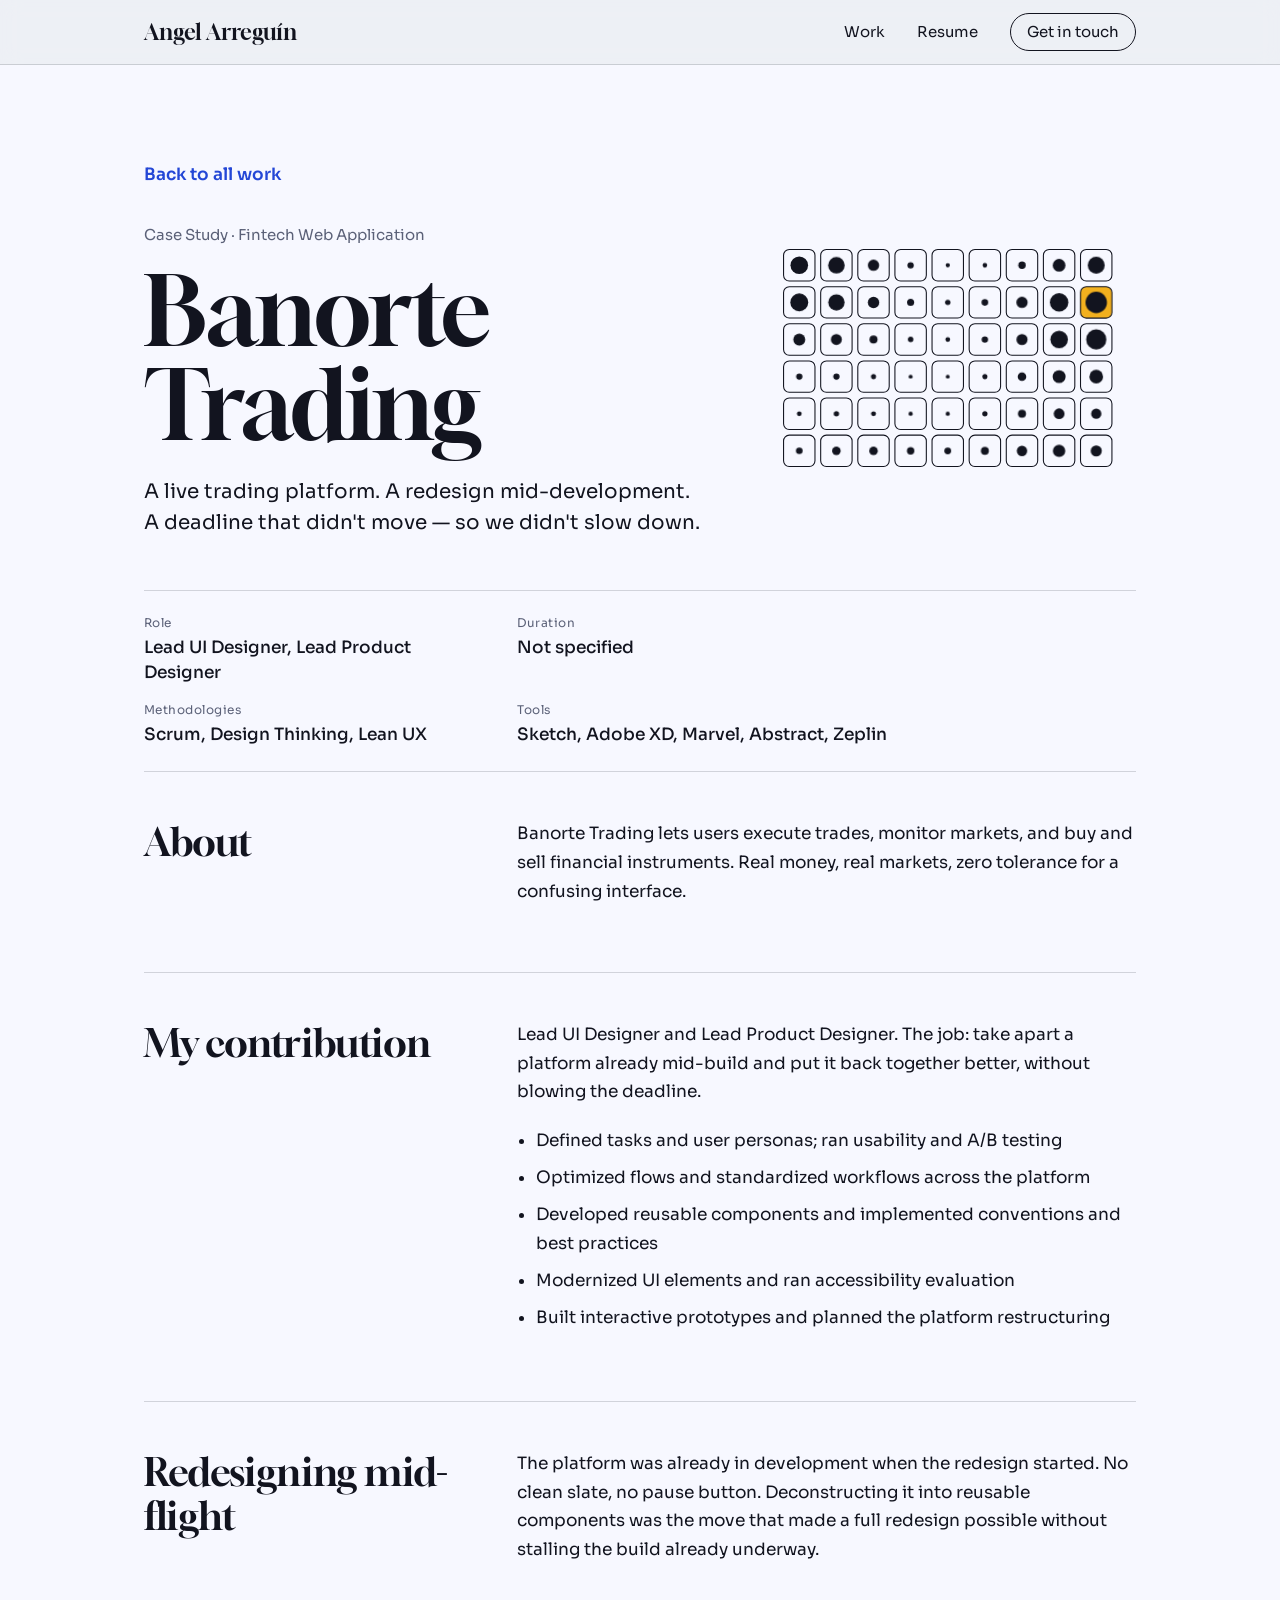
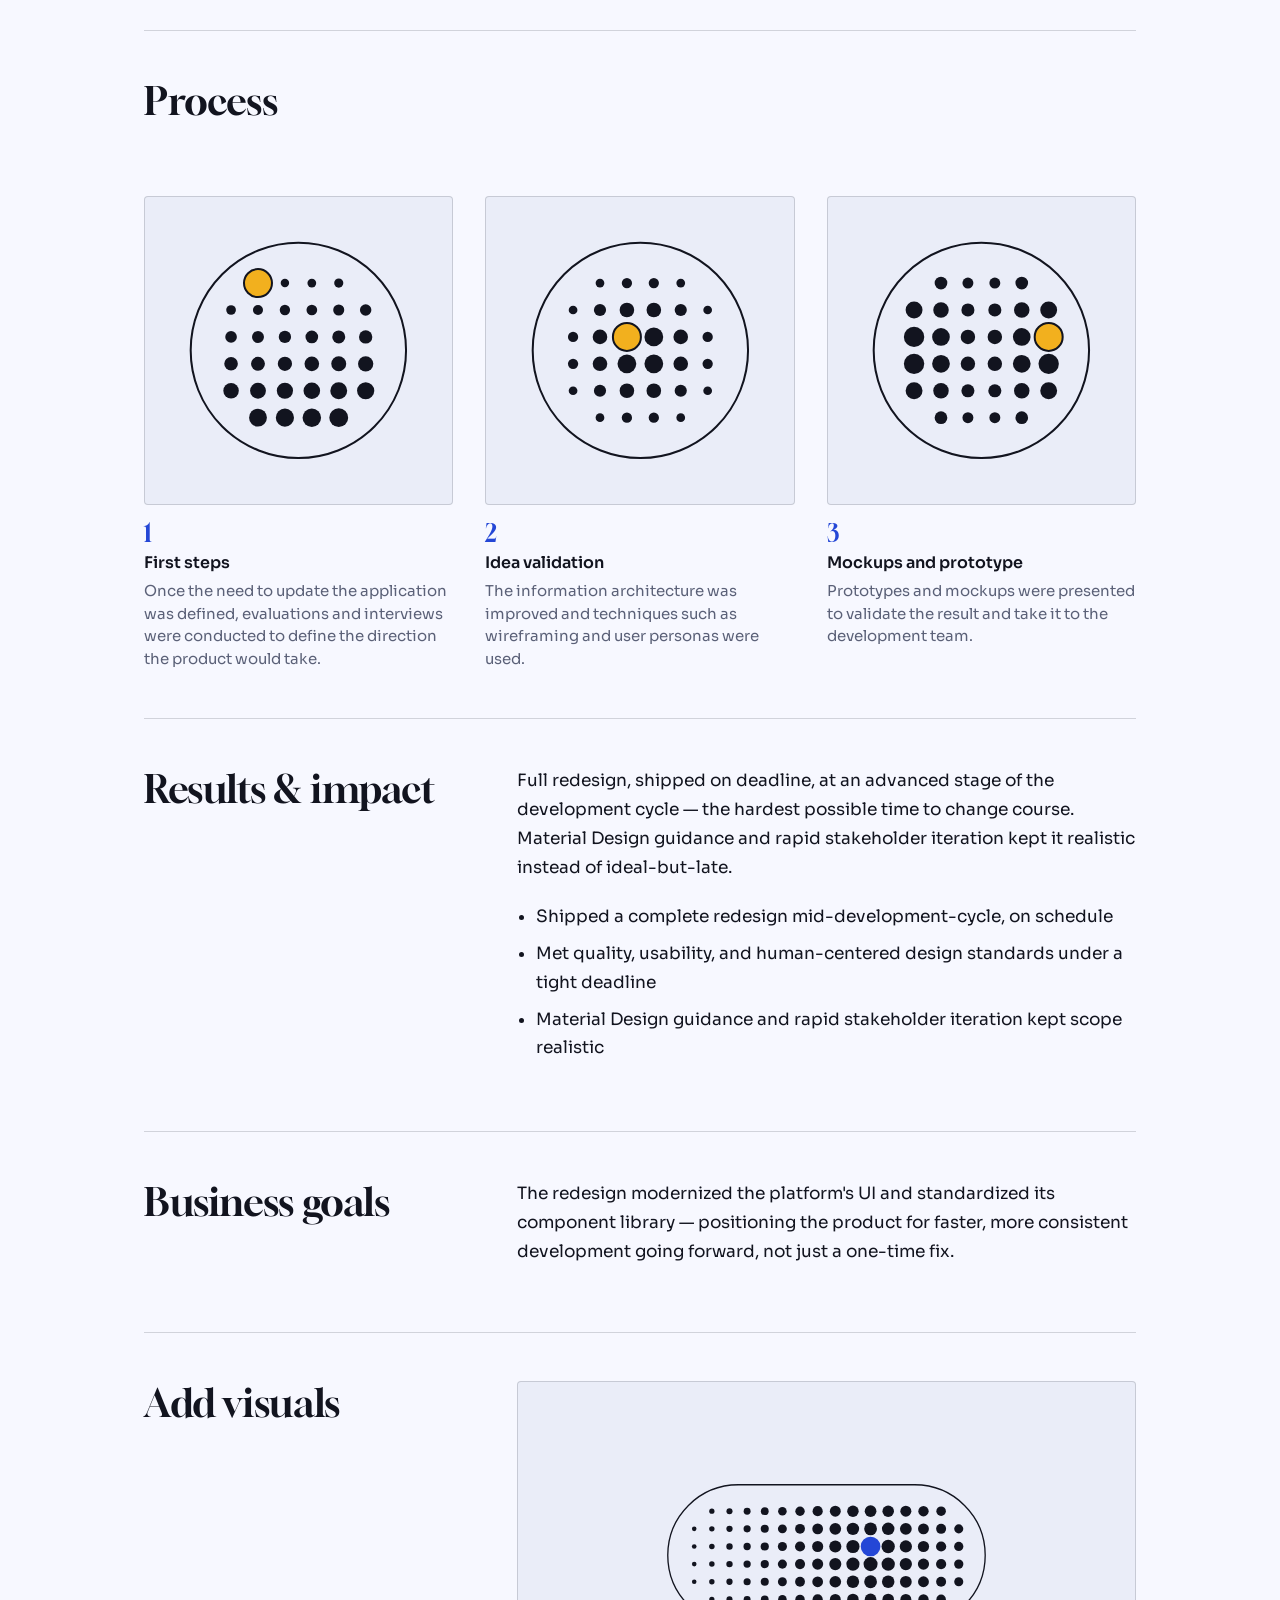
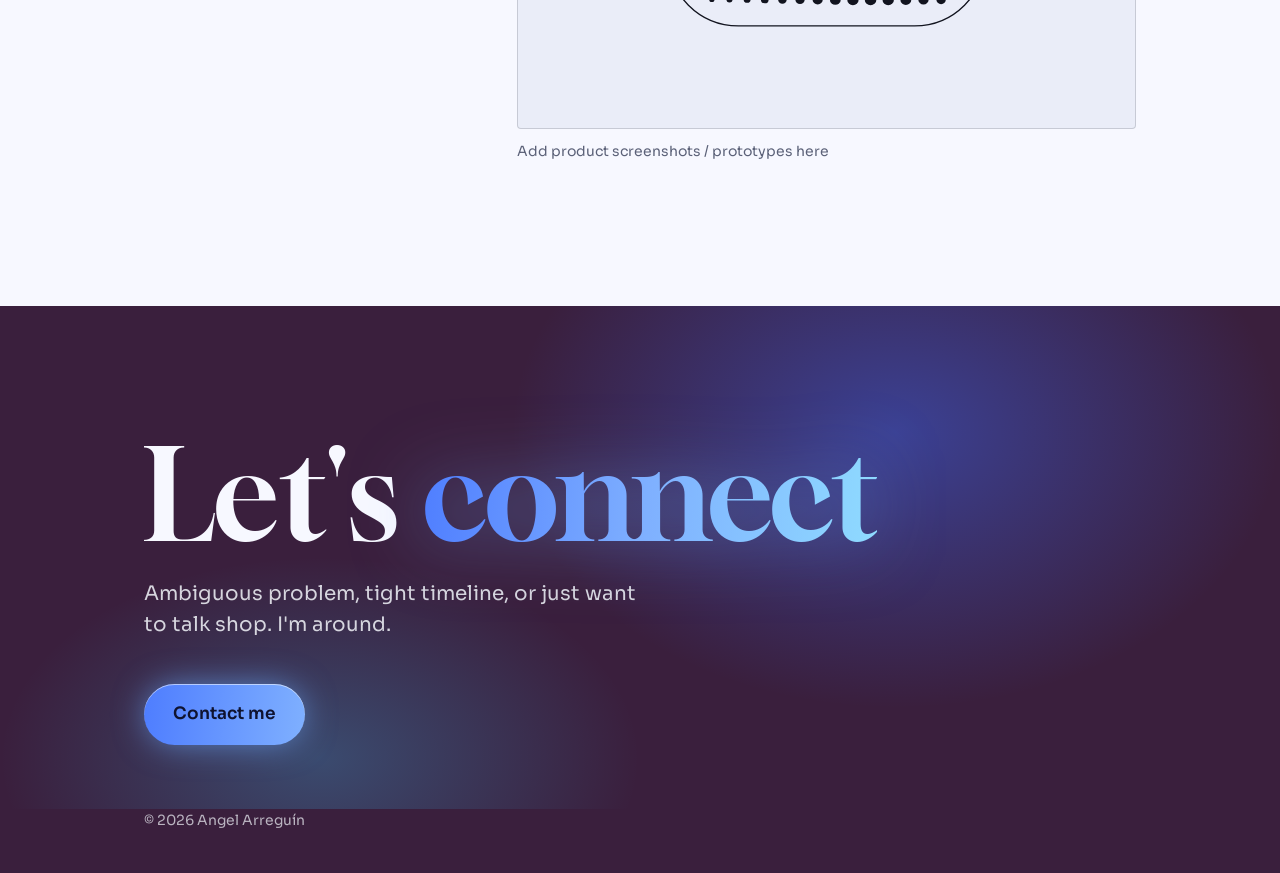
==== banortetrading.html @ 9744164c "JumpCloud page: gated, sandboxed prototype with play/pause and full screen (sanitized copy) Co-Autho" ====
<!DOCTYPE html>
<html lang="en">
<head>
<meta charset="UTF-8">
<meta name="viewport" content="width=device-width, initial-scale=1.0">
<meta name="color-scheme" content="light">
<title>Banorte Trading — Case Study | Angel Arreguín</title>
<link rel="icon" href="data:image/svg+xml,%3Csvg xmlns='http://www.w3.org/2000/svg' viewBox='0 0 100 100'%3E%3Crect width='100' height='100' rx='22' fill='%232447D6'/%3E%3Ctext x='50' y='68' font-family='Georgia,serif' font-size='52' font-weight='700' fill='%23ECEEF4' text-anchor='middle'%3ELA%3C/text%3E%3C/svg%3E">
<link rel="preconnect" href="https://fonts.googleapis.com">
<link rel="preconnect" href="https://fonts.gstatic.com" crossorigin>
<link rel="stylesheet" href="https://fonts.googleapis.com/css2?family=Gloock&family=Sora:wght@300..700&display=swap">
<link rel="stylesheet" href="site.css?v=20261028i">
</head>
<body>

<header class="site-header">
  <div class="wrap">
    <a class="logo" href="index.html">Angel Arreguín</a>
    <nav aria-label="Main">
      <a href="index.html#work">Work</a>
      <a href="index.html#resume">Resume</a>
      <a class="nav-cta" href="mailto:l.angelarreguinperez@gmail.com">Get in touch</a>
    </nav>
  </div>
</header>

<main>

  <section class="page-hero">
    <div class="wrap cs-hero-grid">
      <div>
        <a class="back" href="index.html#work">Back to all work</a>
        <p class="cs-kind">Case Study · Fintech Web Application</p>
        <h1 class="page-title">Banorte Trading</h1>
        <p class="page-lede">A live trading platform. A redesign mid-development. A deadline that didn't move — so we didn't slow down.</p>
      </div>
      <div class="art cs-hero-art" data-animate data-kind="tiles" data-cols="5" data-rows="4" data-hit="3,3" data-seed="89"></div>
    </div>
    <div class="wrap">
    <dl class="meta-grid">
      <div><dt>Role</dt><dd>Lead UI Designer, Lead Product Designer</dd></div>
      <div><dt>Duration</dt><dd>Not specified</dd></div>
      <div><dt>Methodologies</dt><dd>Scrum, Design Thinking, Lean UX</dd></div>
      <div><dt>Tools</dt><dd>Sketch, Adobe XD, Marvel, Abstract, Zeplin</dd></div>
    </dl>
    </div>
  </section>

  <div class="wrap cs-body">
    <section class="cs-section">
      <h2 class="cs-title">About</h2>
      <div class="cs-content">
        <p>Banorte Trading lets users execute trades, monitor markets, and buy and sell financial instruments. Real money, real markets, zero tolerance for a confusing interface.</p>
      </div>
    </section>

    <section class="cs-section">
      <h2 class="cs-title">My contribution</h2>
      <div class="cs-content">
        <p>Lead UI Designer and Lead Product Designer. The job: take apart a platform already mid-build and put it back together better, without blowing the deadline.</p>
        <ul>
<li>Defined tasks and user personas; ran usability and A/B testing</li>
<li>Optimized flows and standardized workflows across the platform</li>
<li>Developed reusable components and implemented conventions and best practices</li>
<li>Modernized UI elements and ran accessibility evaluation</li>
<li>Built interactive prototypes and planned the platform restructuring</li>
</ul>
      </div>
    </section>

    <section class="cs-section">
      <h2 class="cs-title">Redesigning mid-flight</h2>
      <div class="cs-content">
        <p>The platform was already in development when the redesign started. No clean slate, no pause button. Deconstructing it into reusable components was the move that made a full redesign possible without stalling the build already underway.</p>
      </div>
    </section>

    <section class="cs-section cs-section--full">
      <h2 class="cs-title">Process</h2>
      <ol class="steps steps--3">
        <li class="step">
          <!-- Replace the placeholder with: <img src="assets/banortetrading/step1.png" alt="Original Banorte Trading portfolio dashboard before redesign"> -->
          <div class="step-art panel"><div class="art" data-cols="3" data-rows="3" data-hit="0,0" data-seed="90"></div></div>
          <span class="step-num">1</span>
          <h3>First steps</h3>
          <p>Once the need to update the application was defined, evaluations and interviews were conducted to define the direction the product would take.</p>
        </li>
        <li class="step">
          <!-- Replace the placeholder with: <img src="assets/banortetrading/step2.png" alt="Market data table used for information architecture validation"> -->
          <div class="step-art panel"><div class="art" data-cols="3" data-rows="3" data-hit="1,1" data-seed="91"></div></div>
          <span class="step-num">2</span>
          <h3>Idea validation</h3>
          <p>The information architecture was improved and techniques such as wireframing and user personas were used.</p>
        </li>
        <li class="step">
          <!-- Replace the placeholder with: <img src="assets/banortetrading/step3.png" alt="Redesigned Banorte Trading dashboard, dark mode"> -->
          <div class="step-art panel"><div class="art" data-cols="3" data-rows="3" data-hit="2,1" data-seed="92"></div></div>
          <span class="step-num">3</span>
          <h3>Mockups and prototype</h3>
          <p>Prototypes and mockups were presented to validate the result and take it to the development team.</p>
        </li>
      </ol>
    </section>

    <section class="cs-section">
      <h2 class="cs-title">Results &amp; impact</h2>
      <div class="cs-content">
        <p>Full redesign, shipped on deadline, at an advanced stage of the development cycle — the hardest possible time to change course. Material Design guidance and rapid stakeholder iteration kept it realistic instead of ideal-but-late.</p>
        <ul>
<li>Shipped a complete redesign mid-development-cycle, on schedule</li>
<li>Met quality, usability, and human-centered design standards under a tight deadline</li>
<li>Material Design guidance and rapid stakeholder iteration kept scope realistic</li>
</ul>
      </div>
    </section>

    <section class="cs-section">
      <h2 class="cs-title">Business goals</h2>
      <div class="cs-content">
        <p>The redesign modernized the platform's UI and standardized its component library — positioning the product for faster, more consistent development going forward, not just a one-time fix.</p>
      </div>
    </section>

    <section class="cs-section">
      <h2 class="cs-title">Add visuals</h2>
      <div class="cs-content">
        <figure class="shot shot--wide">
          <div class="frame panel"><div class="art art--cobalt" data-cols="7" data-rows="3" data-hit="4,1" data-seed="98"></div></div>
          <figcaption>Add product screenshots / prototypes here</figcaption>
        </figure>
      </div>
    </section>
  </div>

</main>

<!-- Contact band -->
<section id="contact" class="band-dark contact">
  <div class="wrap">
    <h2 class="contact-headline">Let's <span class="shine">connect</span></h2>
    <p class="contact-sub">Ambiguous problem, tight timeline, or just want to talk shop. I'm around.</p>
    <a class="btn-contact" href="mailto:l.angelarreguinperez@gmail.com">Contact me</a>
  </div>
</section>

<footer class="site-footer band-dark">
  <div class="wrap">© 2026 Angel Arreguín</div>
</footer>

<script src="art.js?v=20261028i" defer></script>
<script src="cursor.js?v=20261028i" defer></script>
</body>
</html>
---- site.css ----
/* ==========================================================================
   site.css: Luis Angel Arreguín portfolio, redesign v2
   Replaces style.css for pages that link to it. Old pages keep style.css.
   Fonts (load in each page's <head>):
   https://fonts.googleapis.com/css2?family=Gloock&family=Sora:wght@300..700&display=swap
   To try Instrument Serif instead, change --font-display below and the font link.
   ========================================================================== */

:root {
  /* Color */
  --chalk: #F7F8FF;        /* paper, a touch lighter and cooler */
  --chalk-deep: #EAEDF8;   /* tinted bands and panels */
  --ink: #12141F;          /* text, headlines */
  --cobalt: #2447D6;       /* accent: links, rules, one headline */
  --marigold: #F2B01E;     /* fills only, always with ink text */
  --slate: #5B6178;        /* secondary text */
  --plum: #3A1F3D;         /* dark close band */
  --line: rgba(18, 20, 31, .16);

  /* Gradients: same blue family. "shine" is the headline gloss, "glow" the dark-band version. */
  --grad: linear-gradient(90deg, #1B35B8 0%, #3D6BFF 100%);
  --grad-shine: linear-gradient(100deg, #1B35B8 0%, #3D6BFF 55%, #5F8AFF 88%, #3D6BFF 100%);
  --grad-night: linear-gradient(95deg, #4E7DFF 0%, #7FB0FF 50%, #8FDBFF 100%);

  /* Type */
  --font-display: "Gloock", Georgia, "Times New Roman", serif;
  --font-body: "Sora", system-ui, -apple-system, "Segoe UI", sans-serif;

  /* Layout */
  --measure: 40rem;
  --wide: 68rem;
  --gutter: clamp(1.25rem, 5vw, 3rem);
  --ease: cubic-bezier(.22, .61, .36, 1);
}

*, *::before, *::after { box-sizing: border-box; }

html { scroll-behavior: smooth; scroll-padding-top: 5rem; overflow-x: hidden; }

body {
  margin: 0;
  background: var(--chalk);
  color: var(--ink);
  font-family: var(--font-body);
  font-size: 1.0625rem;
  line-height: 1.7;
  -webkit-font-smoothing: antialiased;
}

img { max-width: 100%; display: block; }
a { color: inherit; }
h1, h2, h3, h4, p, ul, dl, figure { margin-top: 0; }

:focus-visible { outline: 2px solid var(--cobalt); outline-offset: 3px; border-radius: 2px; }
.band-dark :focus-visible { outline-color: var(--marigold); }

.wrap { max-width: var(--wide); margin: 0 auto; padding: 0 var(--gutter); }

/* --------------------------------------------------------------------------
   Header
   -------------------------------------------------------------------------- */
.site-header {
  position: sticky;
  top: 0;
  z-index: 20;
  background: rgba(236, 238, 244, .88);
  -webkit-backdrop-filter: blur(10px);
  backdrop-filter: blur(10px);
  border-bottom: 1px solid var(--line);
}
.site-header .wrap { display: flex; align-items: center; justify-content: space-between; height: 4rem; }
.logo { font-family: var(--font-display); font-size: 1.35rem; text-decoration: none; white-space: nowrap; }
.site-header nav { display: flex; align-items: center; gap: clamp(1rem, 3vw, 2rem); font-size: .9375rem; }
.site-header nav a { text-decoration: none; }
.site-header nav a:not(.nav-cta):hover { text-decoration: underline; text-underline-offset: .3em; }
.nav-cta {
  white-space: nowrap;
  border: 1px solid var(--ink);
  border-radius: 999px;
  padding: .35rem 1rem;
  transition: background .24s var(--ease), color .24s var(--ease);
}
.nav-cta:hover { background: var(--ink); color: var(--chalk); }

/* --------------------------------------------------------------------------
   Hero
   -------------------------------------------------------------------------- */
.hero { position: relative; isolation: isolate; overflow: hidden; padding: clamp(3rem, 6vw, 5rem) 0 clamp(3rem, 6vw, 5rem); }
/* soft color clouds behind the headline, so the gloss has something to catch */
.hero::before,
.hero::after { content: ""; position: absolute; z-index: -1; pointer-events: none; }
.hero::before { top: -25%; right: 0; width: 60%; height: 95%; background: radial-gradient(closest-side, rgba(61, 107, 255, .20), rgba(61, 107, 255, 0)); }
.hero::after { bottom: -25%; left: 0; width: 55%; height: 80%; background: radial-gradient(closest-side, rgba(43, 180, 255, .08), rgba(43, 180, 255, 0)); }
.hero-top {
  display: grid;
  grid-template-columns: minmax(0, 1.7fr) minmax(0, 1fr);
  gap: clamp(2rem, 5vw, 4rem);
}
.hero h1 {
  margin: 0;
  font-family: var(--font-display);
  font-weight: 400;
  font-size: clamp(2.75rem, 1rem + 5.4vw, 5.5rem);
  line-height: .96;
  letter-spacing: -.02em;
  text-wrap: balance;
}
.accent {
  color: var(--cobalt); /* fallback if background-clip: text is unsupported */
  background-image: var(--grad-shine);
  -webkit-background-clip: text;
  background-clip: text;
  -webkit-text-fill-color: transparent;
  -webkit-box-decoration-break: clone;
  box-decoration-break: clone;
  filter: drop-shadow(0 .04em .12em rgba(47, 107, 255, .2));
}

/* The art fills the headline's height, so the two line up top and bottom */
.hero .hero-art { position: relative; }
.hero .hero-art svg { position: absolute; inset: 0; width: 100%; height: 100%; }

.hero-intro { margin-top: clamp(2rem, 4vw, 3rem); }
.hero-sub { max-width: 36rem; margin-bottom: 2rem; font-size: 1.125rem; line-height: 1.65; }
.cta-row { display: flex; flex-wrap: wrap; gap: 1rem; align-items: center; }

.btn-primary,
.btn-secondary {
  display: inline-block;
  border-radius: 999px;
  padding: .85rem 1.6rem;
  font-weight: 600;
  text-decoration: none;
  transition: background .24s var(--ease), color .24s var(--ease);
}
.btn-primary {
  background: linear-gradient(180deg, rgba(255, 255, 255, .38), rgba(255, 255, 255, 0) 52%), var(--grad);
  background-color: var(--cobalt);
  color: #fff;
  border: 1px solid transparent;
  box-shadow: 0 10px 28px -8px rgba(47, 107, 255, .65), inset 0 1px 0 rgba(255, 255, 255, .6), inset 0 -2px 6px rgba(15, 42, 158, .35);
}
.btn-primary:hover { background: var(--ink); box-shadow: none; }
.btn-secondary { border: 1px solid var(--ink); }
.btn-secondary:hover { background: var(--ink); color: var(--chalk); }

.traits {
  list-style: none;
  display: flex;
  flex-wrap: wrap;
  gap: .5rem 2.5rem;
  margin: clamp(3rem, 6vw, 4.5rem) 0 1.5rem;
  padding: 1.5rem 0 0;
  border-top: 1px solid var(--line);
  font-family: var(--font-display);
  font-size: 1.5rem;
}
.expertise { list-style: none; display: flex; flex-wrap: wrap; gap: .5rem; margin: 0; padding: 0; }

.chip,
.pill {
  display: inline-block;
  border: 1px solid var(--line);
  border-radius: 3px;
  padding: .15rem .7rem;
  font-size: .8125rem;
  line-height: 1.6;
  text-decoration: none;
}
a.chip:hover { border-color: var(--ink); }
.pill--ai { background: var(--marigold); border-color: transparent; }

/* --------------------------------------------------------------------------
   Generated art
   -------------------------------------------------------------------------- */
.art svg { display: block; width: 100%; height: auto; overflow: visible; }
.art .bezel { fill: none; stroke: var(--ink); stroke-width: 1.5; }
.art .cell { fill: var(--ink); stroke: none; }
.art .axis { stroke: var(--ink); stroke-width: 1.5; fill: none; }
.art .lens-ring { fill: none; stroke: var(--ink); stroke-width: 3; }
.art .lens-handle { stroke: var(--ink); stroke-width: 9; stroke-linecap: round; }
.art .ring { fill: var(--chalk); stroke: var(--ink); stroke-width: 1.5; }
.art .bezel.hit { fill: var(--marigold); }
.art--cobalt .bezel.hit { fill: var(--cobalt); }
.art .hit { fill: var(--marigold); stroke: var(--ink); stroke-width: 1.5; }
.art--cobalt .hit { fill: var(--cobalt); stroke: var(--cobalt); }

@keyframes cell-in { from { opacity: 0; } to { opacity: 1; } }
@keyframes hit-fill { from { fill: transparent; } }

.art[data-animate] .cell { animation: cell-in .5s var(--ease) var(--d, 0ms) both; }
.art[data-animate] .hit {
  animation: cell-in .5s var(--ease) var(--d, 0ms) both, hit-fill .7s var(--ease) 1.3s both;
}

@media (prefers-reduced-motion: reduce) {
  html { scroll-behavior: auto; }
  .art[data-animate] .cell,
  .art[data-animate] .hit { animation: none; }
}

/* --------------------------------------------------------------------------
   Sections
   -------------------------------------------------------------------------- */
.section { padding: clamp(4rem, 9vw, 7rem) 0; }
.section--tint { background: var(--chalk-deep); }

.section-head { margin-bottom: 3.5rem; }
.section-title {
  font-family: var(--font-display);
  font-weight: 400;
  font-size: clamp(2.5rem, 1.4rem + 4vw, 4.75rem);
  line-height: 1;
  letter-spacing: -.015em;
  margin-bottom: 0;
}
.section-title::after {
  content: "";
  display: block;
  width: 3.5rem;
  height: 3px;
  margin-top: 1.25rem;
  background: var(--grad);
}
.section-lede { max-width: var(--measure); color: var(--slate); margin: 1.5rem 0 0; }

.panel { background: var(--chalk-deep); border: 1px solid var(--line); border-radius: 4px; }
.section--tint .panel { background: var(--chalk); }

.link { color: var(--cobalt); font-weight: 600; text-decoration-thickness: 2px; text-underline-offset: .25em; }
.link:hover { color: var(--ink); }

/* --------------------------------------------------------------------------
   Now at JumpCloud
   -------------------------------------------------------------------------- */
.jc { display: grid; grid-template-columns: minmax(0, 1.1fr) minmax(0, 1fr); gap: clamp(2rem, 5vw, 4.5rem); align-items: start; }
.jc-title {
  font-family: var(--font-display);
  font-weight: 400;
  font-size: clamp(2rem, 1.3rem + 2.4vw, 3rem);
  line-height: 1.05;
  margin-bottom: 1.75rem;
}
.facts { margin: 0; }
.facts dt { margin-top: 1.5rem; font-size: .9375rem; font-weight: 600; color: var(--cobalt); }
.facts dt:first-child { margin-top: 0; }
.facts dd { margin: .25rem 0 0; max-width: var(--measure); }

.metric { display: inline-block; margin-top: 2rem; padding: 1rem 1.4rem; background: var(--marigold); color: var(--ink); border-radius: 4px; }
.metric-value { display: block; font-family: var(--font-display); font-size: 2.5rem; line-height: 1.05; }
.metric-label { display: block; font-size: .875rem; }

.tool-line { display: flex; flex-wrap: wrap; gap: .5rem; margin-top: 1.5rem; }

.shot { margin: 0; }
.shot .frame { display: grid; place-items: center; aspect-ratio: 4 / 3; padding: 8%; }
.shot--wide .frame { aspect-ratio: 16 / 9; }
.shot .frame .art { width: 62%; }
.shot img { width: 100%; border: 1px solid var(--line); border-radius: 4px; }
.shot figcaption { margin-top: .75rem; color: var(--slate); font-size: .875rem; line-height: 1.5; }

/* --------------------------------------------------------------------------
   Selected work
   -------------------------------------------------------------------------- */
.feature {
  display: grid;
  grid-template-columns: minmax(0, 1fr) minmax(0, 1fr);
  gap: clamp(2rem, 5vw, 5rem);
  align-items: center;
  padding: 3.5rem 0;
  border-top: 1px solid var(--line);
}
.feature:first-child { border-top: 0; padding-top: 0; }
.feature:last-child { padding-bottom: 0; }
.feature--flip .feature-art { order: -1; }
.feature-meta { margin-bottom: .75rem; color: var(--slate); font-size: .9375rem; }
.feature h3 {
  font-family: var(--font-display);
  font-weight: 400;
  font-size: clamp(2rem, 1.3rem + 2.4vw, 3rem);
  line-height: 1.05;
  letter-spacing: -.015em;
  margin-bottom: 1.25rem;
}
.feature p { max-width: var(--measure); }
.feature-art { padding: 8%; }

/* --------------------------------------------------------------------------
   More work
   -------------------------------------------------------------------------- */
.work-list { list-style: none; margin: 0; padding: 0; border-top: 1px solid var(--line); }
.work-list li { border-bottom: 1px solid var(--line); }
.work-row {
  display: grid;
  grid-template-columns: minmax(0, 1.1fr) minmax(0, 1.6fr);
  gap: 1rem 3rem;
  align-items: baseline;
  padding: 2rem 0;
  text-decoration: none;
}
.work-row h3 {
  font-family: var(--font-display);
  font-weight: 400;
  font-size: clamp(1.375rem, 1.1rem + 1vw, 1.75rem);
  line-height: 1.15;
  margin: 0;
  transition: color .24s var(--ease);
}
.work-row:hover h3 { color: var(--cobalt); }
.work-row .tags { display: block; margin-top: .5rem; color: var(--slate); font-size: .875rem; }
.work-row p { margin: 0; max-width: var(--measure); }

/* --------------------------------------------------------------------------
   Resume
   -------------------------------------------------------------------------- */
.r-block { margin-top: 4.5rem; }
.r-block:first-child { margin-top: 0; }
.r-heading { font-family: var(--font-body); font-weight: 600; font-size: 1.25rem; line-height: 1.3; margin-bottom: 1rem; }
.r-intro { max-width: var(--measure); margin-bottom: 1.75rem; color: var(--slate); }

.fact-value { margin: 0; font-size: 1.0625rem; line-height: 1.5; }

.profile-row {
  display: grid;
  grid-template-columns: 8rem minmax(0, 1fr);
  gap: .75rem 2rem;
  padding: 1.25rem 0;
  border-top: 1px solid var(--line);
}
.profile-row:last-child { border-bottom: 1px solid var(--line); }
.profile-row h4 { margin: 0; font-size: .9375rem; font-weight: 600; color: var(--cobalt); }
.plain-list { list-style: none; display: grid; gap: .5rem; margin: 0; padding: 0; line-height: 1.5; }
.tool-groups { display: grid; gap: .9rem; }
.tool-group { display: flex; flex-wrap: wrap; align-items: center; gap: .5rem; }
.tool-group-label { min-width: 8rem; color: var(--slate); font-size: .875rem; }

.table-wrap { overflow-x: auto; }
.nice-table { width: 100%; min-width: 36rem; table-layout: fixed; border-collapse: collapse; font-size: .9375rem; line-height: 1.5; }
.nice-table th {
  padding: .75rem 1.25rem .75rem 0;
  border-bottom: 1px solid var(--ink);
  color: var(--slate);
  font-size: .8125rem;
  font-weight: 600;
  text-align: left;
}
.nice-table td { padding: 1rem 1.25rem 1rem 0; border-bottom: 1px solid var(--line); vertical-align: top; }
.nice-table th:nth-child(1), .nice-table th:nth-child(2) { width: 40%; }
.nice-table th:nth-child(3) { width: 20%; }
.nice-table--cred td:not(:first-child) { vertical-align: bottom; }
.cell-primary { font-weight: 600; }
.cell-sub { display: block; color: var(--slate); font-size: .8125rem; font-weight: 400; }
.cell-date { white-space: nowrap; color: var(--slate); }
.status-tag { display: inline-block; padding: .1rem .65rem; background: var(--marigold); color: var(--ink); border-radius: 3px; font-size: .8125rem; font-weight: 600; }
.type-badge { display: inline-block; margin-bottom: .2rem; color: var(--cobalt); font-size: .75rem; font-weight: 600; }

/* --------------------------------------------------------------------------
   Contact band and footer
   -------------------------------------------------------------------------- */
.band-dark { background: var(--plum); color: var(--chalk); }
.contact { position: relative; isolation: isolate; overflow: hidden; padding: clamp(5rem, 10vw, 8rem) 0 4rem; }
.contact::before,
.contact::after { content: ""; position: absolute; z-index: -1; pointer-events: none; }
.contact::before { top: -30%; right: 0; width: 60%; height: 110%; background: radial-gradient(closest-side, rgba(61, 107, 255, .45), rgba(61, 107, 255, 0)); }
.contact::after { bottom: -30%; left: 0; width: 50%; height: 80%; background: radial-gradient(closest-side, rgba(60, 200, 255, .26), rgba(60, 200, 255, 0)); }
.shine {
  color: #7FB0FF; /* fallback */
  background-image: var(--grad-night);
  -webkit-background-clip: text;
  background-clip: text;
  -webkit-text-fill-color: transparent;
  filter: drop-shadow(0 0 .28em rgba(110, 170, 255, .55));
}
.contact-headline {
  font-family: var(--font-display);
  font-weight: 400;
  font-size: clamp(3.5rem, 1.5rem + 8vw, 8.5rem);
  line-height: .95;
  letter-spacing: -.02em;
  margin-bottom: 1.5rem;
}
.contact-sub { max-width: 32rem; font-size: 1.25rem; line-height: 1.55; color: rgba(236, 238, 244, .88); }
.btn-contact {
  display: inline-block;
  margin-top: 1.5rem;
  padding: 1rem 1.8rem;
  background: linear-gradient(95deg, #4E7DFF 0%, #7FB0FF 100%);
  color: #0F1330;
  border-radius: 999px;
  font-weight: 600;
  text-decoration: none;
  box-shadow: 0 0 34px -4px rgba(110, 170, 255, .75), inset 0 1px 0 rgba(255, 255, 255, .55);
  transition: background .24s var(--ease), box-shadow .24s var(--ease);
}
.btn-contact:hover { background: var(--chalk); box-shadow: 0 0 40px -2px rgba(143, 219, 255, .8); }

.footer-columns {
  display: grid;
  grid-template-columns: repeat(3, minmax(0, 1fr));
  gap: 2.5rem;
  margin-top: 5rem;
  padding-top: 2.5rem;
  border-top: 1px solid rgba(236, 238, 244, .22);
}
.footer-col h4 { margin-bottom: 1rem; font-size: .9375rem; font-weight: 600; color: var(--marigold); }
.footer-col ul { list-style: none; display: grid; gap: .5rem; margin: 0; padding: 0; }
.footer-col a { color: var(--chalk); text-decoration: none; }
.footer-col a:hover { text-decoration: underline; text-decoration-color: var(--marigold); text-underline-offset: .3em; }

.site-footer { background: var(--plum); color: rgba(236, 238, 244, .72); font-size: .875rem; padding-bottom: 2.5rem; }

/* --------------------------------------------------------------------------
   Case study page (jumpcloud.html and future pages)
   -------------------------------------------------------------------------- */
.page-hero { padding: clamp(3.5rem, 8vw, 6rem) 0 clamp(2.5rem, 5vw, 4rem); }
.page-hero:has(.meta-grid) { padding-bottom: 0; }
.back { display: inline-block; margin-bottom: 2rem; color: var(--cobalt); font-weight: 600; text-decoration: none; }
.back:hover { color: var(--ink); text-decoration: underline; text-underline-offset: .3em; }
.page-title {
  font-family: var(--font-display);
  font-weight: 400;
  font-size: clamp(2.75rem, 1.2rem + 6vw, 6rem);
  line-height: .98;
  letter-spacing: -.02em;
  max-width: 16ch;
  margin-bottom: 1.5rem;
}
.page-lede { max-width: 36rem; font-size: 1.25rem; line-height: 1.55; }
.meta-list { list-style: none; display: flex; flex-wrap: wrap; gap: .5rem 2.25rem; margin: 2rem 0 0; padding: 0; color: var(--slate); font-size: .9375rem; }

.body-text p { max-width: var(--measure); }
.body-sub { font-family: var(--font-display); font-weight: 400; font-size: clamp(1.5rem, 1.1rem + 1.2vw, 2rem); line-height: 1.15; margin-bottom: 1.25rem; max-width: 24ch; }

.steps { list-style: none; display: grid; grid-template-columns: repeat(4, minmax(0, 1fr)); gap: 2rem; margin: 3rem 0 0; padding: 0; }
.step-art { aspect-ratio: 1; display: grid; place-items: center; padding: 14%; }
.step-art .art { width: 100%; }
.step-num { display: block; margin: 1rem 0 .25rem; font-family: var(--font-display); font-size: 1.5rem; line-height: 1; color: var(--cobalt); }
.step h3 { margin: 0 0 .25rem; font-size: 1rem; font-weight: 600; }
.step p { margin: 0; color: var(--slate); font-size: .9375rem; line-height: 1.5; }

.compare { display: grid; grid-template-columns: 1fr 1fr; gap: 1.5rem; margin-top: 2.5rem; }
.compare > div { padding: 1.75rem; border: 1px solid var(--line); border-radius: 4px; }
.compare .with { background: var(--marigold); border-color: transparent; color: var(--ink); }
.compare h3 { margin-bottom: 1rem; font-family: var(--font-display); font-weight: 400; font-size: 1.625rem; line-height: 1.1; }
.compare ul { display: grid; gap: .5rem; margin: 0; padding-left: 1.1rem; }

.screens { display: grid; gap: 2.5rem; margin-top: 2rem; }
.note { max-width: 38rem; color: var(--slate); font-size: .9375rem; }

.takeaways { display: grid; grid-template-columns: repeat(3, minmax(0, 1fr)); gap: 2.5rem; }
.takeaways h3 { margin-bottom: .5rem; font-family: var(--font-display); font-weight: 400; font-size: 1.625rem; line-height: 1.1; }
.takeaways p { margin: 0; }

/* --------------------------------------------------------------------------
   Responsive
   -------------------------------------------------------------------------- */
@media (max-width: 860px) {
  .hero-top, .jc, .feature, .work-row, .compare, .takeaways, .footer-columns { grid-template-columns: 1fr; }
  .hero .hero-art { position: static; max-width: 22rem; }
  .hero .hero-art svg { position: static; height: auto; }
  .feature--flip .feature-art { order: 0; }
  .profile-row { grid-template-columns: 1fr; }
  .steps { grid-template-columns: 1fr 1fr; }
  .tool-group-label { min-width: 100%; }
}

@media (max-width: 480px) {
  .site-header nav { gap: .85rem; font-size: .875rem; }
  .site-header nav a[href$="#resume"] { display: none; }
  .logo { font-size: 1.05rem; }
  .nav-cta { padding: .3rem .85rem; }
  .steps { grid-template-columns: 1fr; }
}

/* --------------------------------------------------------------------------
   Case study pages (lynit, polistat, and the rest)
   -------------------------------------------------------------------------- */
.cs-hero-grid {
  display: grid;
  grid-template-columns: minmax(0, 1.5fr) minmax(0, 1fr);
  gap: clamp(2rem, 5vw, 4rem);
  align-items: center;
}
.cs-hero-art { width: 100%; max-width: 26rem; justify-self: end; }
.cs-body { padding-bottom: clamp(4rem, 8vw, 6rem); }
.cs-kind { margin: 0 0 1rem; color: var(--slate); font-size: .9375rem; }

/* Fact sheet band: hairline above, the next section's hairline below */
.meta-grid { display: grid; grid-template-columns: minmax(0, 1fr) minmax(0, 2fr); gap: 1rem clamp(2rem, 5vw, 4rem); margin: 2rem 0 0; padding: 1.5rem 0; border-top: 1px solid var(--line); }
.meta-grid dt { color: var(--slate); font-size: .75rem; letter-spacing: .04em; line-height: 1.4; }
.meta-grid dd { margin: .2rem 0 0; font-weight: 500; line-height: 1.5; }

.cs-section {
  display: grid;
  grid-template-columns: minmax(0, 1fr) minmax(0, 2fr);
  gap: 1.5rem clamp(2rem, 5vw, 4rem);
  padding: 3rem 0;
  border-top: 1px solid var(--line);
}
.cs-section--full { grid-template-columns: 1fr; }
.cs-title {
  margin: 0;
  font-family: var(--font-display);
  font-weight: 400;
  font-size: clamp(1.75rem, 1.3rem + 1.4vw, 2.5rem);
  line-height: 1.15;
  letter-spacing: -.01em;
}
.cs-section:not(.cs-section--full) .cs-title { position: sticky; top: 6rem; align-self: start; }

.cs-content > :first-child { margin-top: 0; }
.cs-content p { max-width: var(--measure); }
.cs-content ul { display: grid; gap: .5rem; max-width: var(--measure); margin: 1.25rem 0; padding-left: 1.15rem; }
.cs-sub { margin: 2rem 0 .75rem; font-family: var(--font-body); font-weight: 600; font-size: 1.0625rem; line-height: 1.35; }

.stats { display: grid; grid-template-columns: repeat(auto-fit, minmax(8.5rem, 1fr)); gap: 1.5rem; margin: 2rem 0; }
.stat { padding-top: .75rem; border-top: 3px solid var(--cobalt); }
.stat-num {
  display: block;
  font-family: var(--font-display);
  font-size: clamp(1.75rem, 1.3rem + 1.2vw, 2.25rem);
  line-height: 1.05;
  overflow-wrap: break-word;
}
.stat-label { display: block; margin-top: .5rem; color: var(--slate); font-size: .9375rem; line-height: 1.4; }

.steps--3 { grid-template-columns: repeat(3, minmax(0, 1fr)); }

@media (max-width: 860px) {
  .cs-hero-grid, .cs-section { grid-template-columns: 1fr; }
  .meta-grid { grid-template-columns: 1fr 1fr; gap: 1.25rem 2rem; }
  .cs-hero-art { justify-self: start; max-width: 20rem; }
  .cs-section:not(.cs-section--full) .cs-title { position: static; }
  .steps--3 { grid-template-columns: 1fr 1fr; }
}
@media (max-width: 480px) {
  .meta-grid { grid-template-columns: 1fr; }
  .steps--3 { grid-template-columns: 1fr; }
}


/* --------------------------------------------------------------------------
   AI statement band (above the contact band)
   -------------------------------------------------------------------------- */
.ai-grid {
  display: grid;
  grid-template-columns: minmax(0, 1fr) minmax(0, 1.7fr);
  gap: clamp(2rem, 6vw, 5rem);
  align-items: center;
}
.ai-art { max-width: 20rem; }
.ai-kicker { margin: 0 0 1.5rem; font-weight: 600; color: var(--cobalt); }
.ai-kicker::after { content: ""; display: block; width: 3.5rem; height: 3px; margin-top: 1rem; background: var(--grad); }
.ai-statement {
  margin: 0;
  font-family: var(--font-display);
  font-size: clamp(1.875rem, 1rem + 3vw, 3.5rem);
  line-height: 1.12;
  letter-spacing: -.015em;
  text-wrap: balance;
}
@media (max-width: 860px) {
  .ai-grid { grid-template-columns: 1fr; }
  .ai-art { max-width: 12rem; }
}


/* --------------------------------------------------------------------------
   Cursor (see cursor.js). Only exists with a fine pointer.
   -------------------------------------------------------------------------- */
.has-cursor, .has-cursor * { cursor: none !important; }
.cursor { position: fixed; left: 0; top: 0; width: 0; height: 0; pointer-events: none; z-index: 2147483647; visibility: hidden; }
.cursor.on { visibility: visible; }
.cursor-dot { position: absolute; left: -6px; top: -6px; width: 12px; height: 12px; border-radius: 50%; background: var(--cobalt); transition: transform .18s var(--ease), background .18s var(--ease); }
.cursor.link .cursor-dot { transform: scale(3.2); background: rgba(36, 71, 214, .16); box-shadow: inset 0 0 0 1px rgba(36, 71, 214, .7); }
.cursor.label .cursor-dot { transform: scale(.7); }
.cursor-label { position: absolute; left: 14px; top: 10px; padding: .3rem .8rem; border-radius: 999px; background: var(--marigold); color: var(--ink); font: 600 .8125rem/1.2 var(--font-body); white-space: nowrap; opacity: 0; transform: scale(.8); transform-origin: 0 0; transition: opacity .14s, transform .18s var(--ease); }
.cursor.label .cursor-label { opacity: 1; transform: scale(1); }
.cursor-trail { position: fixed; inset: 0; width: 100vw; height: 100vh; pointer-events: none; z-index: 2147483646; }
/* on the dark band the dot and ring switch to light so they stay visible */
.cursor.on-dark .cursor-dot { background: #7FB0FF; }
.cursor.on-dark.link .cursor-dot { background: rgba(127, 176, 255, .2); box-shadow: inset 0 0 0 1px rgba(127, 176, 255, .8); }
@media print { .cursor, .cursor-trail { display: none; } }

/* Prototype player (jumpcloud.html): idle until Play, pausable, full screen */
.proto { max-width: 68rem; }
.proto-stage { position: relative; aspect-ratio: 16 / 10; background: var(--chalk-deep); border: 1px solid var(--line); border-radius: 1rem; overflow: hidden; }
.proto-stage:fullscreen { aspect-ratio: auto; border: 0; border-radius: 0; }
.proto-stage iframe { position: absolute; inset: 0; width: 100%; height: 100%; border: 0; background: var(--chalk); }
.proto-cover { position: absolute; inset: 0; display: grid; place-items: center; padding: 1.5rem; text-align: center; background: var(--chalk-deep); }
.proto-cover[hidden] { display: none; }
.proto-gate { display: grid; gap: 1rem; justify-items: center; max-width: 26rem; }
.proto-note { margin: 0; color: var(--slate); }
.proto-form { display: flex; gap: .5rem; flex-wrap: wrap; justify-content: center; }
.proto-form input { font: inherit; padding: .7rem 1rem; border: 1px solid var(--line); border-radius: 999px; background: var(--chalk); color: var(--ink); min-width: 12rem; }
.proto-msg { margin: 0; min-height: 1.4em; font-size: .875rem; color: var(--slate); }
.proto-bar { display: flex; gap: .75rem; margin-top: 1rem; }
.proto-bar[hidden] { display: none; }
.proto-sr { position: absolute; width: 1px; height: 1px; overflow: hidden; clip-path: inset(50%); white-space: nowrap; }
@media (max-width: 640px) { .proto-stage { aspect-ratio: 3 / 4; } }
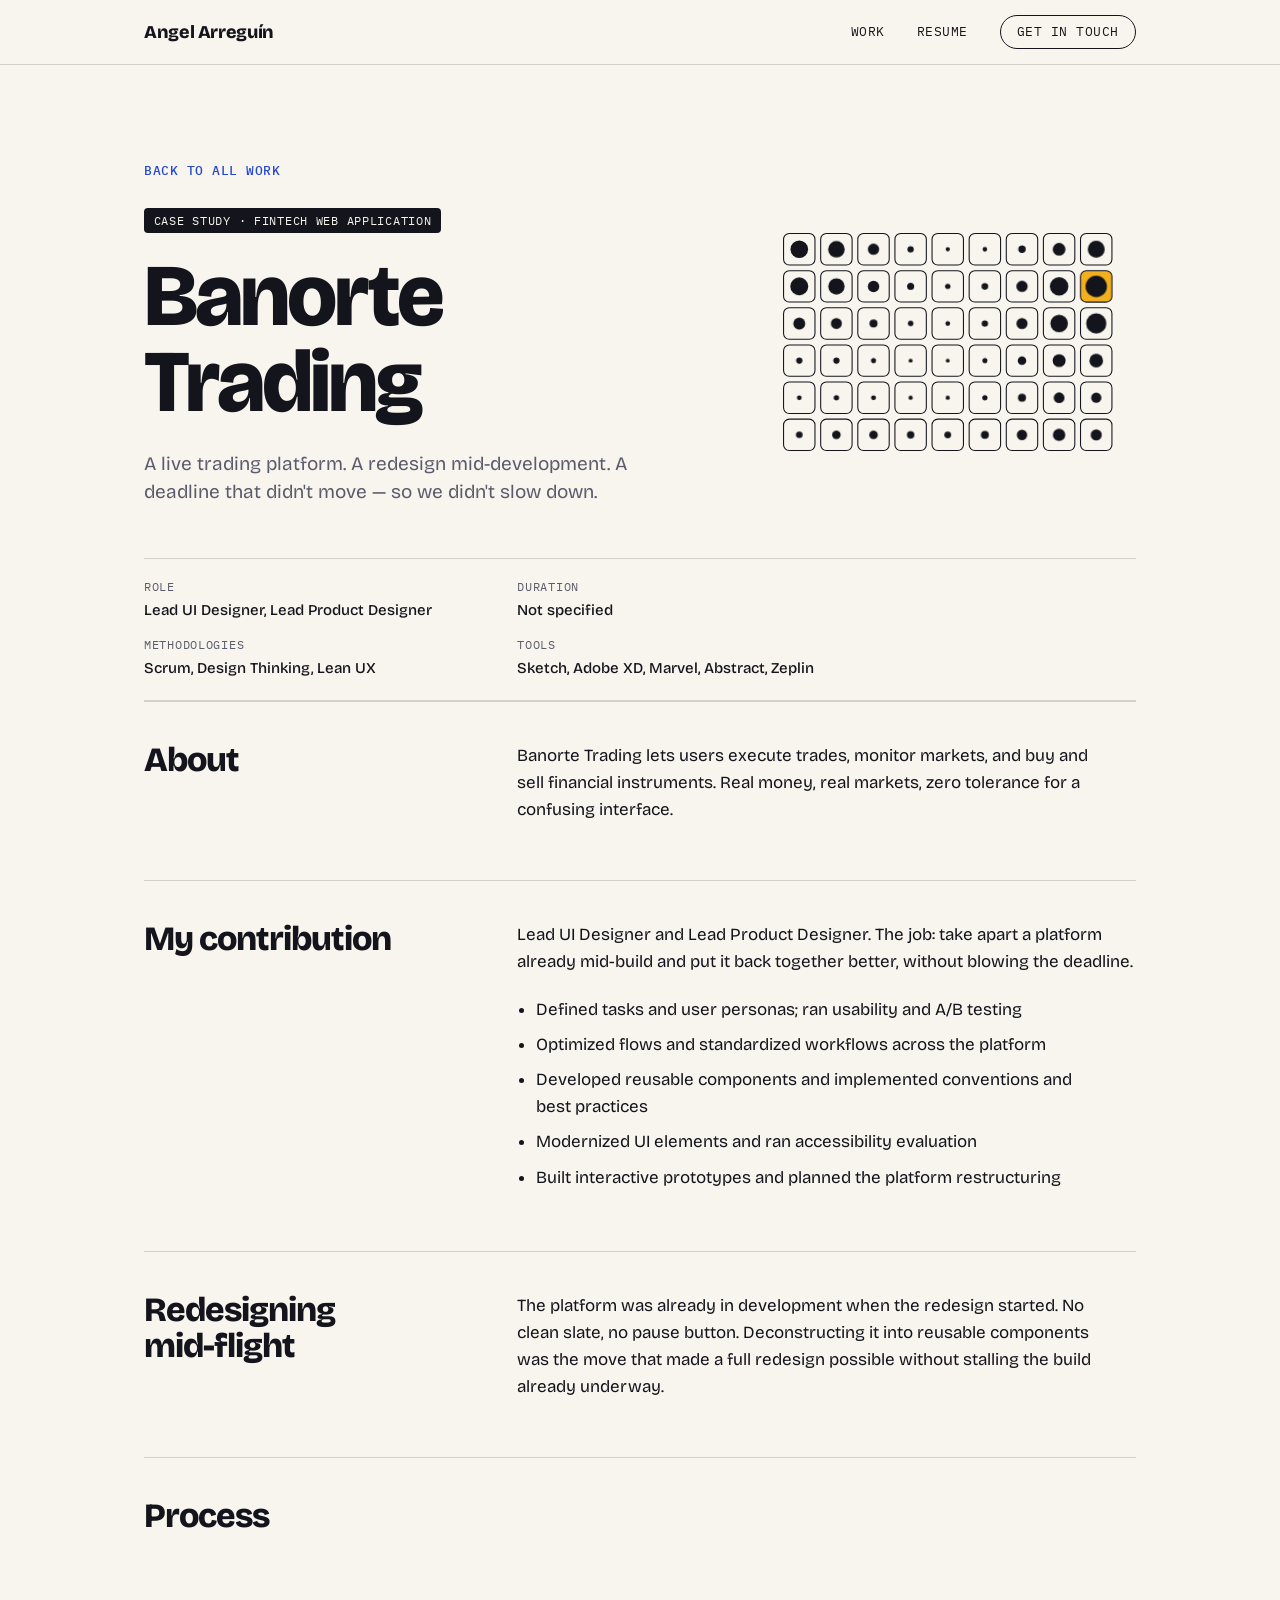
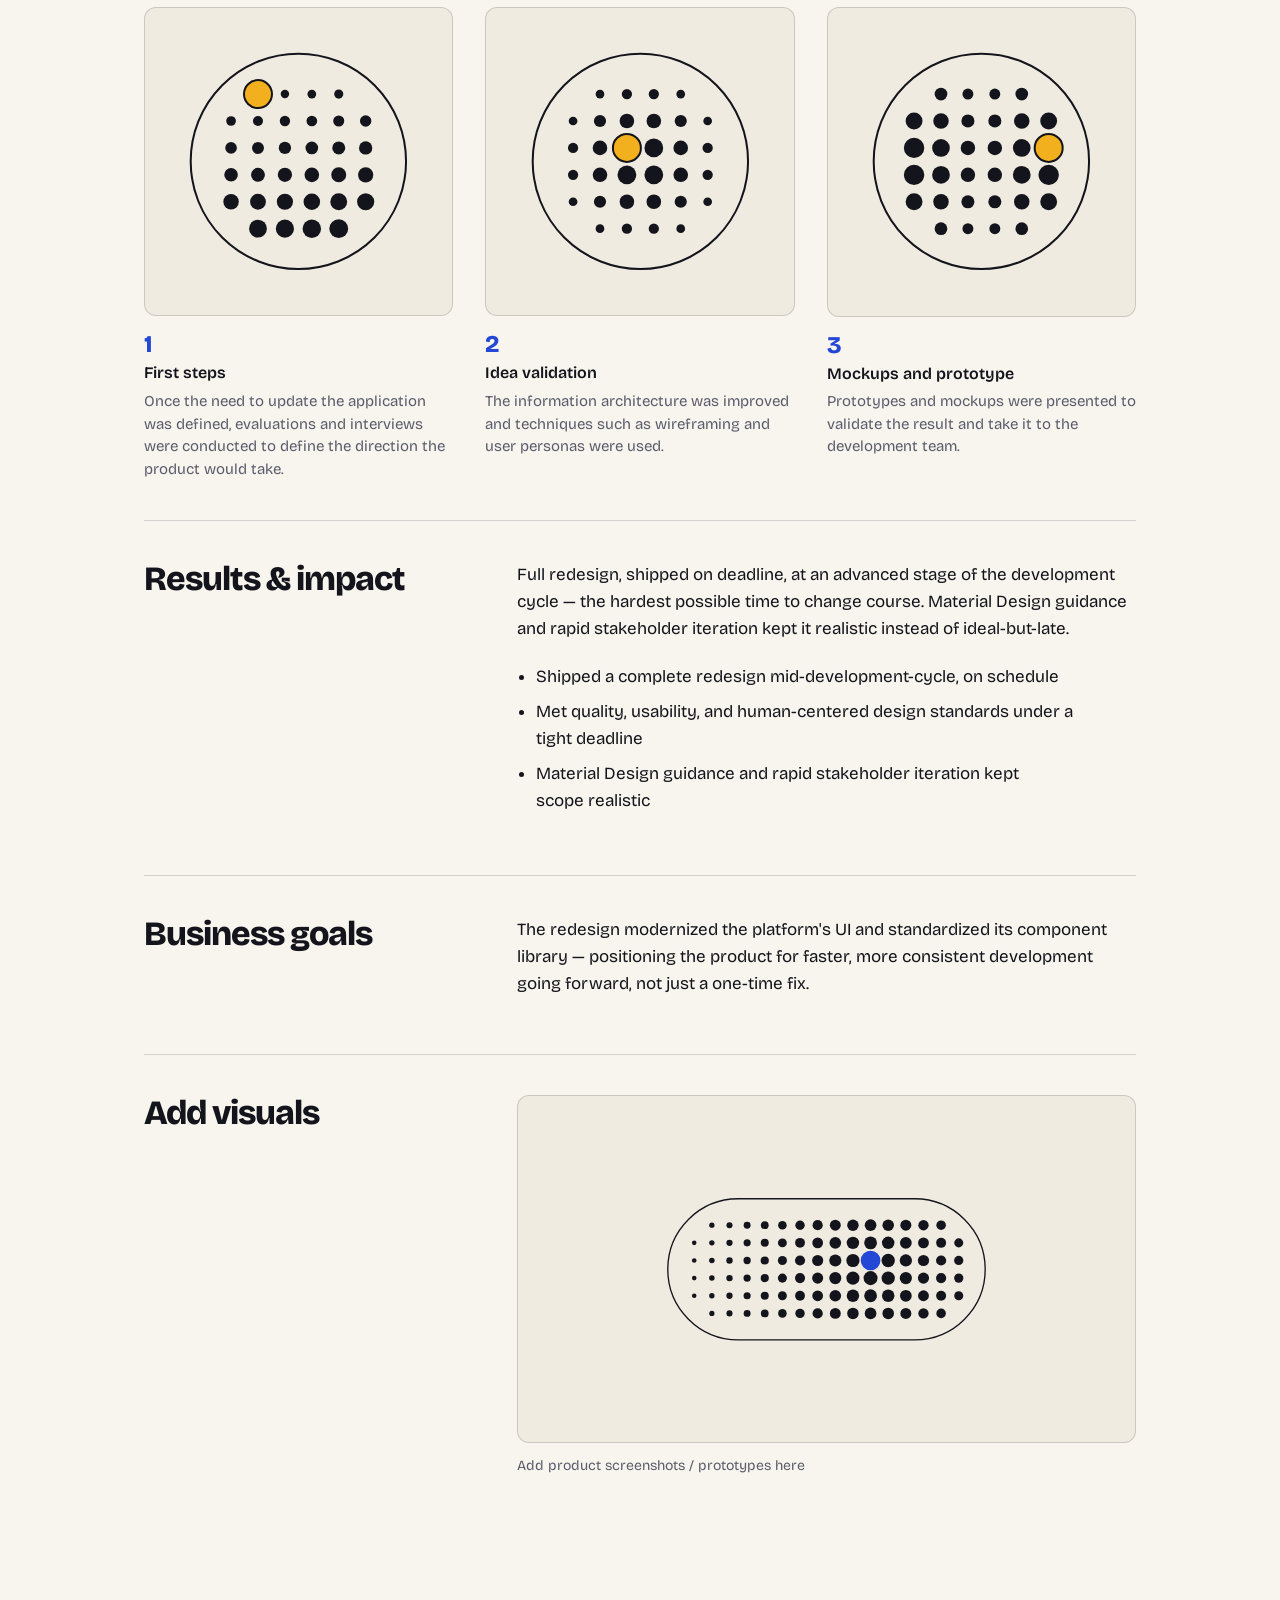
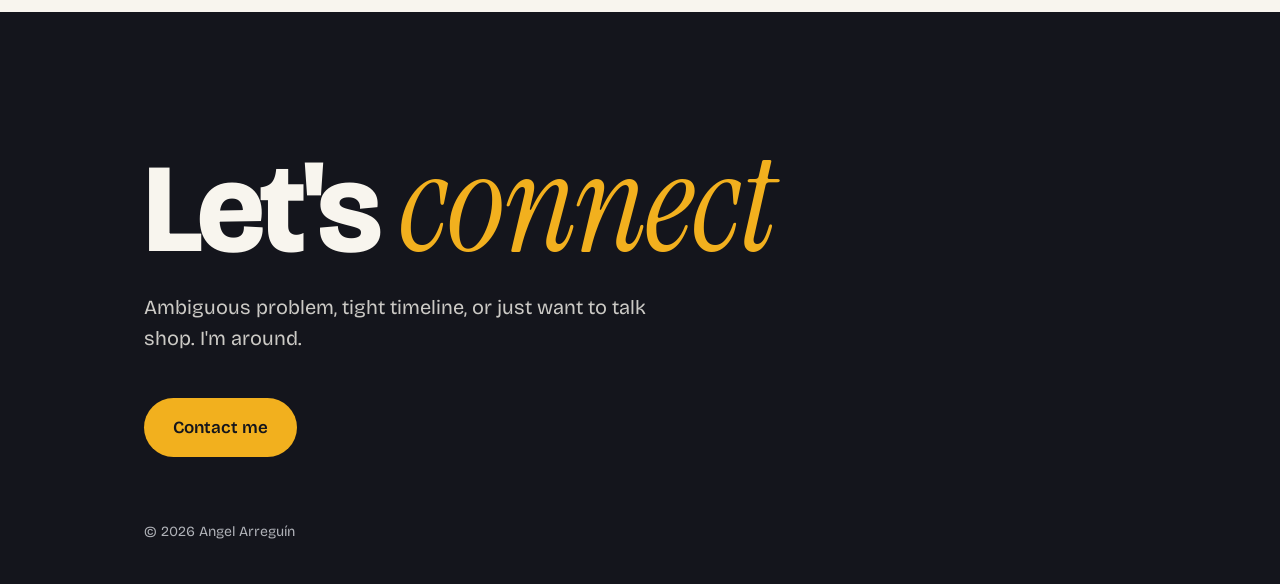
==== commit 53ba2b7a: "UI v3: warm paper, Bricolage + Instrument Serif italic + Plex Mono, orbit hero, mono tags, mid-dark " ====
--- a/banortetrading.html
+++ b/banortetrading.html
@@ -8,8 +8,8 @@
 <link rel="icon" href="data:image/svg+xml,%3Csvg xmlns='http://www.w3.org/2000/svg' viewBox='0 0 100 100'%3E%3Crect width='100' height='100' rx='22' fill='%232447D6'/%3E%3Ctext x='50' y='68' font-family='Georgia,serif' font-size='52' font-weight='700' fill='%23ECEEF4' text-anchor='middle'%3ELA%3C/text%3E%3C/svg%3E">
 <link rel="preconnect" href="https://fonts.googleapis.com">
 <link rel="preconnect" href="https://fonts.gstatic.com" crossorigin>
-<link rel="stylesheet" href="https://fonts.googleapis.com/css2?family=Gloock&family=Sora:wght@300..700&display=swap">
-<link rel="stylesheet" href="site.css?v=20261028i">
+<link rel="stylesheet" href="https://fonts.googleapis.com/css2?family=Bricolage+Grotesque:opsz,wght@12..96,400;12..96,600;12..96,800&family=Instrument+Serif:ital@1&family=IBM+Plex+Mono:wght@400;500&display=swap">
+<link rel="stylesheet" href="site.css?v=20261111c">
 </head>
 <body>
 
@@ -137,7 +137,7 @@
 <!-- Contact band -->
 <section id="contact" class="band-dark contact">
   <div class="wrap">
-    <h2 class="contact-headline">Let's <span class="shine">connect</span></h2>
+    <h2 class="contact-headline">Let's <em class="shine">connect</em></h2>
     <p class="contact-sub">Ambiguous problem, tight timeline, or just want to talk shop. I'm around.</p>
     <a class="btn-contact" href="mailto:l.angelarreguinperez@gmail.com">Contact me</a>
   </div>
@@ -147,7 +147,7 @@
   <div class="wrap">© 2026 Angel Arreguín</div>
 </footer>
 
-<script src="art.js?v=20261028i" defer></script>
-<script src="cursor.js?v=20261028i" defer></script>
+<script src="art.js?v=20261111c" defer></script>
+<script src="cursor.js?v=20261111c" defer></script>
 </body>
 </html>
--- a/site.css
+++ b/site.css
@@ -1,20 +1,23 @@
 /* ==========================================================================
    site.css: Luis Angel Arreguín portfolio, redesign v2
    Replaces style.css for pages that link to it. Old pages keep style.css.
-   Fonts (load in each page's <head>):
-   https://fonts.googleapis.com/css2?family=Gloock&family=Sora:wght@300..700&display=swap
-   To try Instrument Serif instead, change --font-display below and the font link.
+   v3 (2026-11): warm paper, Bricolage Grotesque + Instrument Serif italic + IBM Plex Mono.
+   Fonts (load in each page's <head>): see FONTS_LINK in CLAUDE.md.
+   The block at the bottom, "Redesign v3", overrides the older rules above it.
    ========================================================================== */
 
 :root {
   /* Color */
-  --chalk: #F7F8FF;        /* paper, a touch lighter and cooler */
-  --chalk-deep: #EAEDF8;   /* tinted bands and panels */
-  --ink: #12141F;          /* text, headlines */
+  --chalk: #F8F5EE;        /* warm paper */
+  --chalk-deep: #EFEBE1;   /* tinted bands and panels */
+  --ink: #14151C;          /* text, headlines */
   --cobalt: #2447D6;       /* accent: links, rules, one headline */
   --marigold: #F2B01E;     /* fills only, always with ink text */
-  --slate: #5B6178;        /* secondary text */
-  --plum: #3A1F3D;         /* dark close band */
+  --slate: #5A5C6B;        /* secondary text */
+  --plum: #14151C;         /* dark close band (contact) */
+  --mid: #252B4A;          /* mid-dark band: lighter than contact */
+  --mid-ink: #F4F1EA;
+  --mid-slate: #B4B8D0;
   --line: rgba(18, 20, 31, .16);
 
   /* Gradients: same blue family. "shine" is the headline gloss, "glow" the dark-band version. */
@@ -23,8 +26,10 @@
   --grad-night: linear-gradient(95deg, #4E7DFF 0%, #7FB0FF 50%, #8FDBFF 100%);
 
   /* Type */
-  --font-display: "Gloock", Georgia, "Times New Roman", serif;
-  --font-body: "Sora", system-ui, -apple-system, "Segoe UI", sans-serif;
+  --font-display: "Bricolage Grotesque", "Helvetica Neue", Arial, sans-serif;
+  --font-serif: "Instrument Serif", Georgia, "Times New Roman", serif;
+  --font-mono: "IBM Plex Mono", ui-monospace, Menlo, monospace;
+  --font-body: "Bricolage Grotesque", system-ui, -apple-system, "Segoe UI", sans-serif;
 
   /* Layout */
   --measure: 40rem;
@@ -63,7 +68,7 @@
   position: sticky;
   top: 0;
   z-index: 20;
-  background: rgba(236, 238, 244, .88);
+  background: rgba(248, 245, 238, .88);
   -webkit-backdrop-filter: blur(10px);
   backdrop-filter: blur(10px);
   border-bottom: 1px solid var(--line);
@@ -246,8 +251,10 @@
 .facts dt:first-child { margin-top: 0; }
 .facts dd { margin: .25rem 0 0; max-width: var(--measure); }
 
+.metrics { display: flex; flex-wrap: wrap; gap: 1rem; margin-top: 2rem; }
+.metrics .metric { margin-top: 0; flex: 1 1 14rem; display: block; }
 .metric { display: inline-block; margin-top: 2rem; padding: 1rem 1.4rem; background: var(--marigold); color: var(--ink); border-radius: 4px; }
-.metric-value { display: block; font-family: var(--font-display); font-size: 2.5rem; line-height: 1.05; }
+.metric-value { display: block; font-family: var(--font-display); font-size: clamp(1.75rem, 1.2rem + 1.6vw, 2.5rem); line-height: 1.05; }
 .metric-label { display: block; font-size: .875rem; }
 
 .tool-line { display: flex; flex-wrap: wrap; gap: .5rem; margin-top: 1.5rem; }
@@ -256,7 +263,7 @@
 .shot .frame { display: grid; place-items: center; aspect-ratio: 4 / 3; padding: 8%; }
 .shot--wide .frame { aspect-ratio: 16 / 9; }
 .shot .frame .art { width: 62%; }
-.shot img { width: 100%; border: 1px solid var(--line); border-radius: 4px; }
+.shot img { width: 100%; height: auto; border: 1px solid var(--line); border-radius: 4px; }
 .shot figcaption { margin-top: .75rem; color: var(--slate); font-size: .875rem; line-height: 1.5; }
 
 /* --------------------------------------------------------------------------
@@ -598,3 +605,192 @@
 .proto-bar[hidden] { display: none; }
 .proto-sr { position: absolute; width: 1px; height: 1px; overflow: hidden; clip-path: inset(50%); white-space: nowrap; }
 @media (max-width: 640px) { .proto-stage { aspect-ratio: 3 / 4; } }
+
+/* Case-study figures: redrawn screen and simplified swimlane (jumpcloud.html) */
+.shot .screen-svg { width: 100%; height: auto; display: block; }
+.shot .frame:has(.screen-svg) { padding: 0; aspect-ratio: auto; overflow: hidden; }
+.swim { position: relative; padding: 1.25rem 1.25rem 1.5rem; }
+.swim-lanes { display: none; }
+.swim-list { list-style: none; margin: 0; padding: 0; display: grid; gap: .5rem; counter-reset: none; }
+.swim-step { display: grid; grid-template-columns: 1.75rem 1fr; gap: .15rem .75rem; align-items: start; padding: .6rem .75rem; background: var(--chalk); border: 1px solid var(--line); border-radius: 6px; }
+.swim-num { grid-row: span 2; display: grid; place-items: center; width: 1.75rem; height: 1.75rem; border-radius: 50%; background: var(--ink); color: var(--chalk); font-size: .8125rem; font-weight: 600; }
+.swim-step--portal .swim-num { background: var(--cobalt); }
+.swim-text { font-size: .9375rem; font-weight: 500; line-height: 1.35; }
+.swim-lane { font-size: .75rem; color: var(--slate); }
+@media (min-width: 900px) {
+  .swim { padding: 1.5rem 1.5rem 1.75rem 8.5rem; }
+  .swim-lanes { display: grid; position: absolute; left: 1.5rem; top: 1.5rem; bottom: 1.75rem; width: 6.5rem; grid-template-rows: 1fr 1fr; font-size: .75rem; color: var(--slate); line-height: 1.3; }
+  .swim-lanes span { display: flex; align-items: center; }
+  .swim-list { grid-template-columns: repeat(10, minmax(0, 1fr)); grid-template-rows: 1fr 1fr; gap: .75rem .4rem; min-height: 11rem; background: linear-gradient(var(--line), var(--line)) 0 50% / 100% 1px no-repeat; }
+  .swim-step { grid-template-columns: 1fr; justify-items: center; text-align: center; padding: .5rem .25rem; grid-column: var(--c); }
+  .swim-step--portal { grid-row: 1; }
+  .swim-step--dc { grid-row: 2; }
+  .swim-num { grid-row: auto; }
+  .swim-text { font-size: .75rem; }
+  .swim-lane { display: none; }
+}
+
+/* Resume: detail row under the current role; contact location line */
+.nice-table .row-detail td { padding-top: 0; padding-bottom: 1.1rem; }
+.nice-table .row-detail ul { margin: 0; padding-left: 1.1rem; color: var(--slate); font-size: .875rem; line-height: 1.5; }
+.nice-table .row-detail li + li { margin-top: .2rem; }
+.contact-loc { margin: 0 0 1.5rem; color: rgba(247, 248, 255, .7); font-size: .875rem; }
+
+
+/* ==========================================================================
+   Redesign v3: one idea per section. Three voices:
+   Bricolage (say it), Instrument Serif italic (stress one phrase), Plex Mono (label it).
+   ========================================================================== */
+body { font-size: 1.0625rem; line-height: 1.6; }
+p { text-wrap: pretty; }
+h1, h2, h3 { text-wrap: balance; }
+
+/* stress phrase: one per heading, never a full line */
+.accent, .shine {
+  font-family: var(--font-serif);
+  font-style: italic;
+  font-weight: 400;
+  font-size: 1.1em;
+  letter-spacing: -.01em;
+  background: none;
+  -webkit-text-fill-color: currentColor;
+  filter: none;
+  color: var(--cobalt);
+}
+.shine { color: #F2B01E; }
+.band-mid .accent { color: var(--marigold); }
+
+/* mono voice: tags, labels, meta */
+.tag {
+  display: inline-block;
+  margin-bottom: 1.25rem;
+  padding: .3rem .6rem;
+  background: var(--ink);
+  color: var(--chalk);
+  border-radius: 4px;
+  font-family: var(--font-mono);
+  font-size: .75rem;
+  font-weight: 500;
+  letter-spacing: .06em;
+  line-height: 1.3;
+  text-transform: uppercase;
+}
+.band-mid .tag { background: var(--mid-ink); color: var(--mid); }
+.status { font-family: var(--font-mono); font-size: .75rem; letter-spacing: .06em; text-transform: uppercase; color: var(--slate); white-space: nowrap; }
+.status::before { content: "[ "; }
+.status::after { content: " ]"; }
+.status--live { color: var(--cobalt); }
+.chip, .pill, .nice-table th, .meta-grid dt, .cs-kind, .feature-meta, .type-badge, .status-tag, .metric-label, .stat-label, .work-row .tags, .tool-group-label, .back, .cell-sub, .figcap, .facts dt, .profile-row h4 {
+  font-family: var(--font-mono);
+}
+.chip, .pill { font-size: .75rem; letter-spacing: .03em; color: var(--slate); border-radius: 4px; }
+.pill--ai { color: var(--ink); }
+.meta-grid dt, .nice-table th, .facts dt, .profile-row h4, .cs-kind, .feature-meta, .type-badge, .metric-label, .stat-label, .tool-group-label {
+  font-size: .75rem; letter-spacing: .06em; text-transform: uppercase;
+}
+.facts dt, .profile-row h4 { font-weight: 500; }
+.meta-grid dd, .cell-primary { font-family: var(--font-body); }
+.cell-sub { font-size: .75rem; letter-spacing: .02em; }
+.back { font-size: .8125rem; letter-spacing: .04em; text-transform: uppercase; font-weight: 500; }
+.nice-table td { font-family: var(--font-body); }
+.cell-date { font-family: var(--font-mono); font-size: .8125rem; }
+
+/* header */
+.logo { font-weight: 800; letter-spacing: -.02em; font-size: 1.125rem; }
+.site-header nav { font-family: var(--font-mono); font-size: .8125rem; letter-spacing: .04em; text-transform: uppercase; }
+.nav-cta { border-width: 1.5px; }
+
+/* headings: heavy and tight */
+.hero h1, .section-title, .jc-title, .feature h3, .work-row h3, .page-title, .cs-title, .body-sub, .stat-num,
+.metric-value, .compare h3, .takeaways h3, .contact-headline, .ai-statement, .step-num, .traits {
+  font-family: var(--font-display);
+  font-weight: 800;
+  letter-spacing: -.035em;
+}
+.hero h1 { font-size: 2.875rem; line-height: .98; }
+.section-title { font-size: 2.25rem; line-height: .98; }
+.page-title { font-size: 2.875rem; line-height: .98; max-width: 12ch; }
+@media (min-width: 640px) { .hero h1, .page-title { font-size: 4.5rem; } .section-title { font-size: 3rem; } }
+@media (min-width: 1024px) { .hero h1 { font-size: 5.5rem; } .page-title { font-size: 5.5rem; } .section-title { font-size: 3.75rem; } }
+.section-title::after, .ai-kicker::after { display: none; }
+.jc-title, .feature h3 { font-size: clamp(1.75rem, 1.2rem + 2.2vw, 2.75rem); line-height: 1; }
+.cs-title { font-size: clamp(1.5rem, 1.2rem + 1.2vw, 2.125rem); line-height: 1.08; letter-spacing: -.03em; }
+.body-sub, .compare h3, .takeaways h3 { letter-spacing: -.03em; }
+.contact-headline { font-size: clamp(3.25rem, 1.5rem + 8vw, 8rem); line-height: .92; }
+.ai-statement { font-weight: 800; font-size: clamp(1.75rem, 1rem + 3vw, 3.25rem); line-height: 1.05; }
+.page-lede, .hero-sub, .section-lede { color: var(--slate); max-width: 38ch; line-height: 1.5; }
+.page-lede { font-size: 1.1875rem; max-width: 44ch; }
+.hero-sub { font-size: 1.1875rem; margin-bottom: 0; }
+.cs-content p, .facts dd, .feature p, .body-text p { max-width: 62ch; }
+
+/* hero */
+.hero { overflow: visible; padding: clamp(2.5rem, 5vw, 4rem) 0 clamp(3rem, 6vw, 5rem); }
+.hero::before, .hero::after { display: none; }
+.hero-top { grid-template-columns: minmax(0, 1.25fr) minmax(0, 1fr); align-items: center; }
+.hero-copy { display: grid; gap: 1.5rem; justify-items: start; min-width: 0; }
+.hero-copy .tag { margin-bottom: 0; }
+.hero .expertise { margin-top: .25rem; }
+.traits { display: none; }
+.btn-primary {
+  background: var(--cobalt); box-shadow: none; border: 1.5px solid var(--cobalt); color: #fff;
+}
+.btn-primary:hover { background: var(--ink); border-color: var(--ink); }
+.btn-secondary { border-width: 1.5px; }
+
+.orbit { width: 100%; max-width: 30rem; margin-inline: auto; aspect-ratio: 1; }
+.orbit svg { width: 100%; height: 100%; display: block; overflow: visible; }
+.orbit .dot { fill: var(--ink); }
+.orbit .dot.hit { fill: var(--cobalt); }
+.orbit .ring { fill: none; stroke: var(--line); stroke-width: 1.5; stroke-dasharray: 2 7; stroke-linecap: round; }
+.orbit .disc { fill: none; stroke: var(--ink); stroke-width: 1.5; }
+.sat-spin { transform-origin: 200px 200px; animation: orbit-spin 16s linear infinite; }
+.sat2-spin { transform-origin: 200px 200px; animation: orbit-spin 26s linear infinite reverse; }
+.orbit .sat { fill: var(--marigold); stroke: var(--ink); stroke-width: 1.5; }
+.orbit .sat-tail { fill: var(--marigold); }
+.orbit .sat2 { fill: var(--cobalt); }
+@keyframes orbit-spin { to { transform: rotate(360deg); } }
+@media (prefers-reduced-motion: reduce) { .sat-spin, .sat2-spin { animation: none; } }
+@media (max-width: 860px) { .hero-top { grid-template-columns: 1fr; } .orbit { max-width: 16rem; margin-inline: 0; } }
+
+/* sections */
+.section-head { margin-bottom: clamp(2rem, 4vw, 3rem); }
+.section-head .tag { margin-bottom: 1.25rem; }
+.metric { background: var(--marigold); border-radius: 6px; }
+.metric-value { font-size: clamp(1.75rem, 1.2rem + 1.6vw, 2.5rem); }
+.metric-label { margin-top: .25rem; }
+.stat { border-top: 2px solid var(--ink); }
+.stat-num { font-size: clamp(1.75rem, 1.3rem + 1.2vw, 2.5rem); }
+.panel { border-radius: 12px; }
+.link { color: var(--ink); text-decoration: none; border-bottom: 2px solid var(--marigold); padding-bottom: 2px; font-weight: 600; }
+.link:hover { color: var(--cobalt); }
+.facts dt { margin-top: 1.25rem; color: var(--slate); }
+.feature-meta { margin-bottom: 1rem; }
+
+/* mid-dark band (work list) */
+.band-mid { background: var(--mid); color: var(--mid-ink); }
+.band-mid .section-lede { color: var(--mid-slate); }
+.band-mid .work-list { border-top-color: rgba(244, 241, 234, .22); }
+.band-mid .work-list li { border-bottom-color: rgba(244, 241, 234, .22); }
+.band-mid .work-row { padding: 1.5rem 0; align-items: baseline; }
+.band-mid .work-row h3 { font-size: clamp(1.5rem, 1.1rem + 1.6vw, 2.25rem); line-height: 1; }
+.band-mid .work-row:hover h3 { color: var(--marigold); }
+.band-mid .work-row .tags { color: var(--mid-slate); font-size: .75rem; letter-spacing: .04em; text-transform: uppercase; }
+.band-mid .work-row p { color: var(--mid-slate); max-width: 52ch; }
+.band-mid :focus-visible { outline-color: var(--marigold); }
+
+/* case-study header: tag + big name + lede, then a TL;DR triptych when present */
+.cs-kind { display: inline-block; margin: 0 0 1.25rem; padding: .3rem .6rem; background: var(--ink); color: var(--chalk); border-radius: 4px; line-height: 1.3; }
+.meta-grid { border-top: 1px solid var(--line); border-bottom: 1px solid var(--line); padding: 1.25rem 0; }
+.meta-grid dd { font-size: .9375rem; }
+.cs-section { padding: 2.5rem 0; }
+
+/* contact + footer */
+.contact::before, .contact::after { display: none; }
+.contact-sub { color: rgba(244, 241, 234, .82); }
+.btn-contact { background: var(--marigold); color: var(--ink); box-shadow: none; }
+.btn-contact:hover { background: var(--chalk); box-shadow: none; }
+.footer-col h4 { font-family: var(--font-mono); font-size: .75rem; letter-spacing: .06em; text-transform: uppercase; font-weight: 500; }
+.contact-loc { color: rgba(244, 241, 234, .7); }
+.cursor.on-dark .cursor-dot { background: var(--marigold); }
+li { text-wrap: pretty; }
+.back { display: block; width: fit-content; margin-bottom: 1.5rem; }
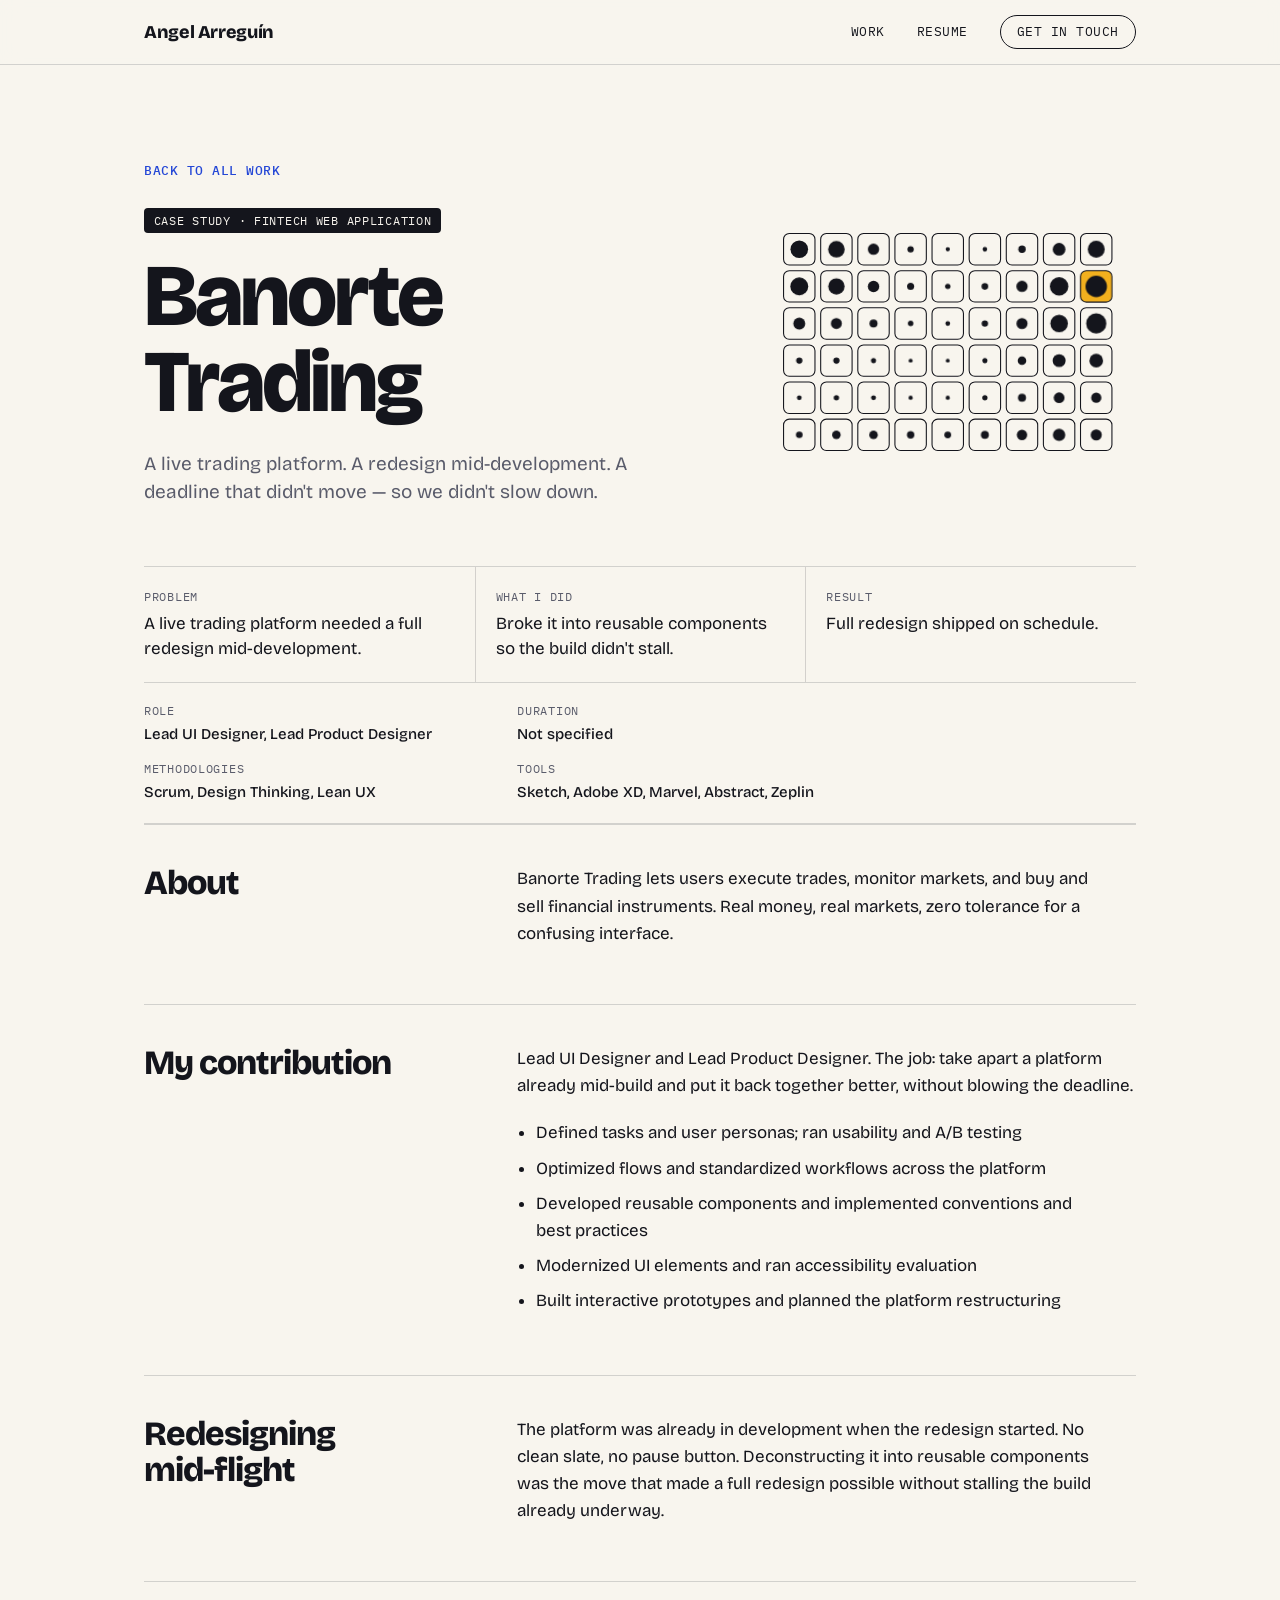
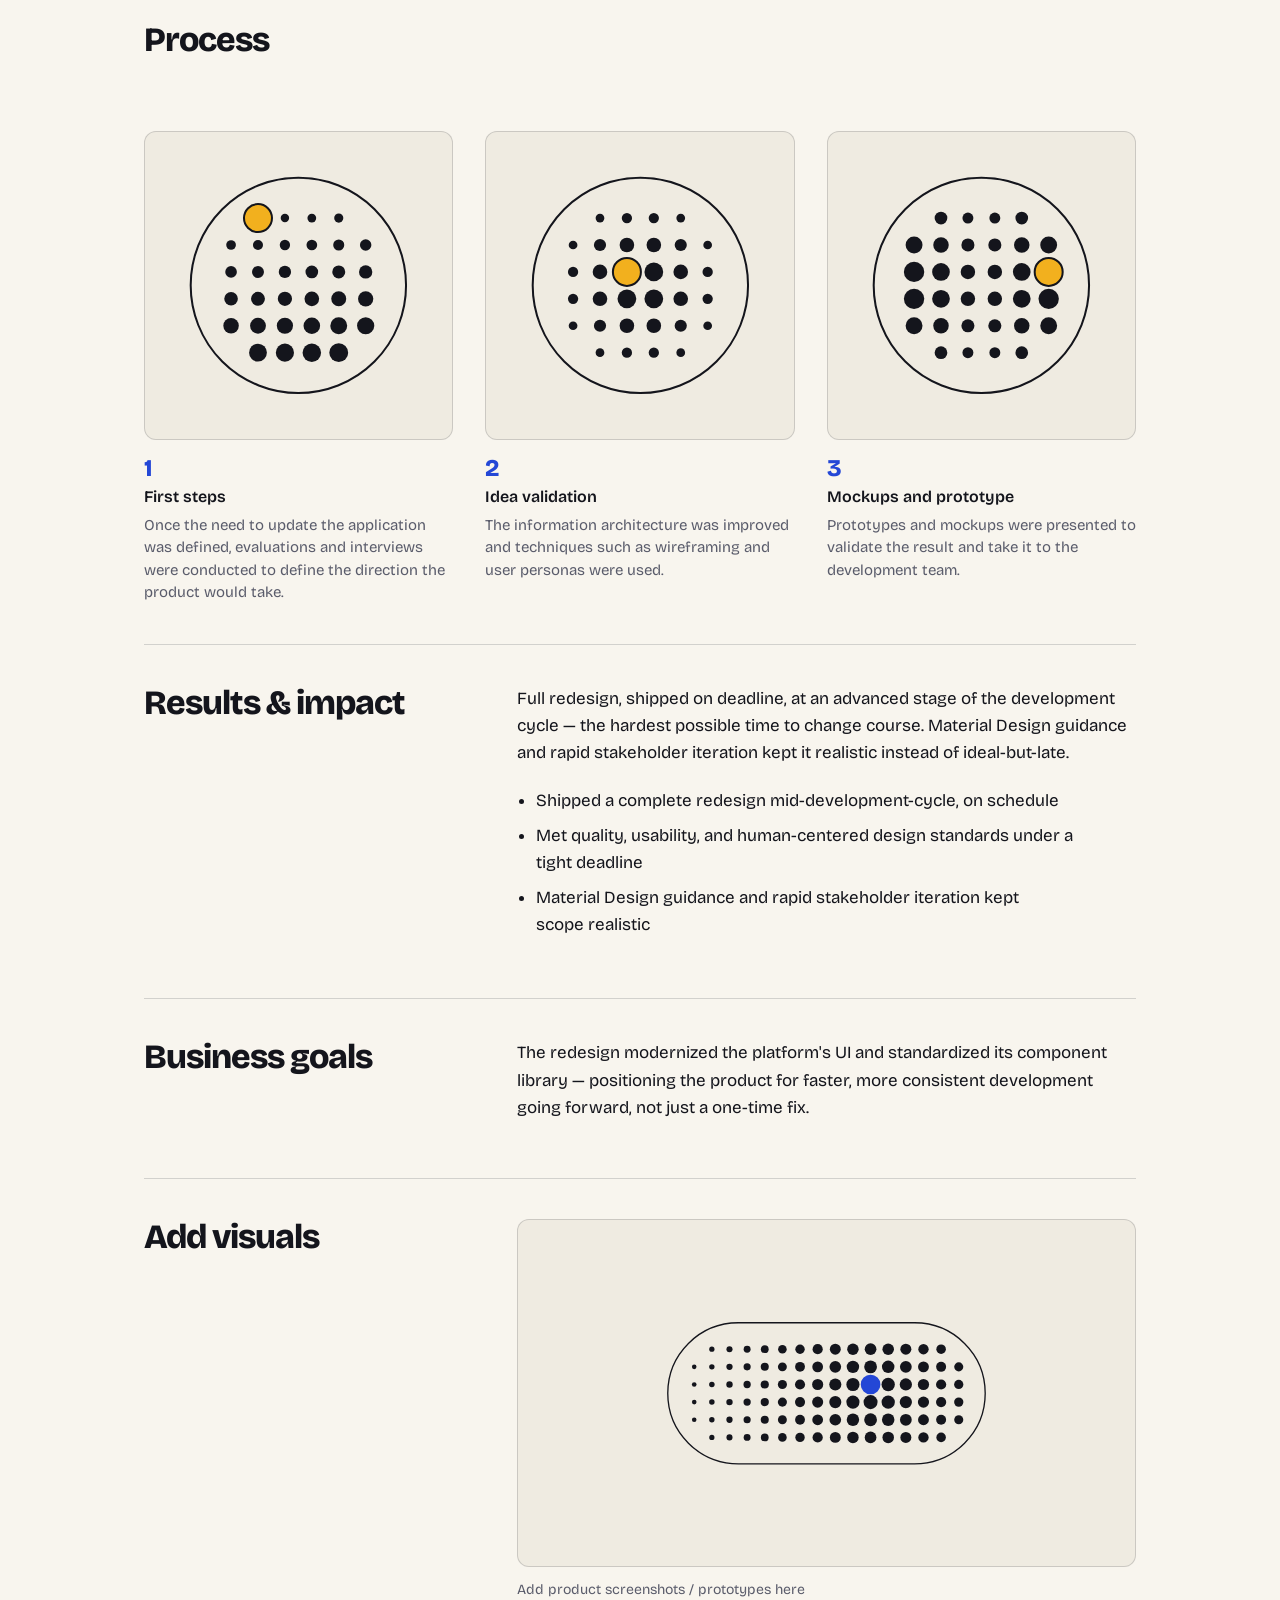
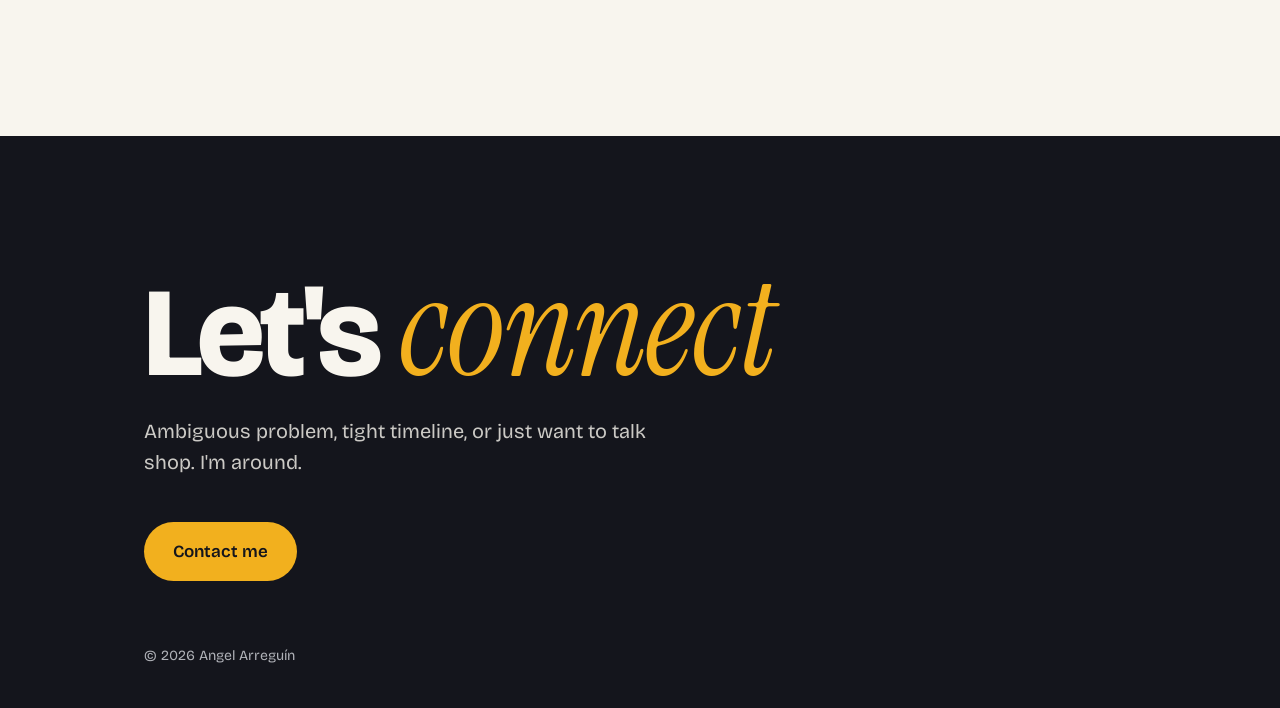
==== commit 42f6769e: "Case studies: Problem / What I did / Result strip, from existing page content Co-Authored-By: Claude" ====
--- a/banortetrading.html
+++ b/banortetrading.html
@@ -9,7 +9,7 @@
 <link rel="preconnect" href="https://fonts.googleapis.com">
 <link rel="preconnect" href="https://fonts.gstatic.com" crossorigin>
 <link rel="stylesheet" href="https://fonts.googleapis.com/css2?family=Bricolage+Grotesque:opsz,wght@12..96,400;12..96,600;12..96,800&family=Instrument+Serif:ital@1&family=IBM+Plex+Mono:wght@400;500&display=swap">
-<link rel="stylesheet" href="site.css?v=20261111c">
+<link rel="stylesheet" href="site.css?v=20261111d">
 </head>
 <body>
 
@@ -37,6 +37,11 @@
       <div class="art cs-hero-art" data-animate data-kind="tiles" data-cols="5" data-rows="4" data-hit="3,3" data-seed="89"></div>
     </div>
     <div class="wrap">
+    <dl class="tldr">
+      <div><dt>Problem</dt><dd>A live trading platform needed a full redesign mid-development.</dd></div>
+      <div><dt>What I did</dt><dd>Broke it into reusable components so the build didn't stall.</dd></div>
+      <div><dt>Result</dt><dd>Full redesign shipped on schedule.</dd></div>
+    </dl>
     <dl class="meta-grid">
       <div><dt>Role</dt><dd>Lead UI Designer, Lead Product Designer</dd></div>
       <div><dt>Duration</dt><dd>Not specified</dd></div>
@@ -147,7 +152,7 @@
   <div class="wrap">© 2026 Angel Arreguín</div>
 </footer>
 
-<script src="art.js?v=20261111c" defer></script>
-<script src="cursor.js?v=20261111c" defer></script>
+<script src="art.js?v=20261111d" defer></script>
+<script src="cursor.js?v=20261111d" defer></script>
 </body>
 </html>
--- a/site.css
+++ b/site.css
@@ -794,3 +794,17 @@
 .cursor.on-dark .cursor-dot { background: var(--marigold); }
 li { text-wrap: pretty; }
 .back { display: block; width: fit-content; margin-bottom: 1.5rem; }
+
+/* TL;DR triptych at the top of each case study */
+.tldr { display: grid; grid-template-columns: repeat(3, minmax(0, 1fr)); margin: 2.5rem 0 0; border-top: 1px solid var(--line); }
+.tldr > div { display: grid; gap: .4rem; align-content: start; padding: 1.25rem 1.25rem 1.25rem 0; }
+.tldr > div + div { padding-left: 1.25rem; border-left: 1px solid var(--line); }
+.tldr dt { font-family: var(--font-mono); font-size: .75rem; letter-spacing: .06em; text-transform: uppercase; color: var(--slate); }
+.tldr dd { margin: 0; line-height: 1.45; text-wrap: pretty; }
+.tldr + .meta-grid { margin-top: 0; }
+.tldr + .meta-list { margin-top: 1.5rem; }
+@media (max-width: 720px) {
+  .tldr { grid-template-columns: 1fr; }
+  .tldr > div, .tldr > div + div { padding: 1rem 0; border-left: 0; }
+  .tldr > div + div { border-top: 1px solid var(--line); }
+}
